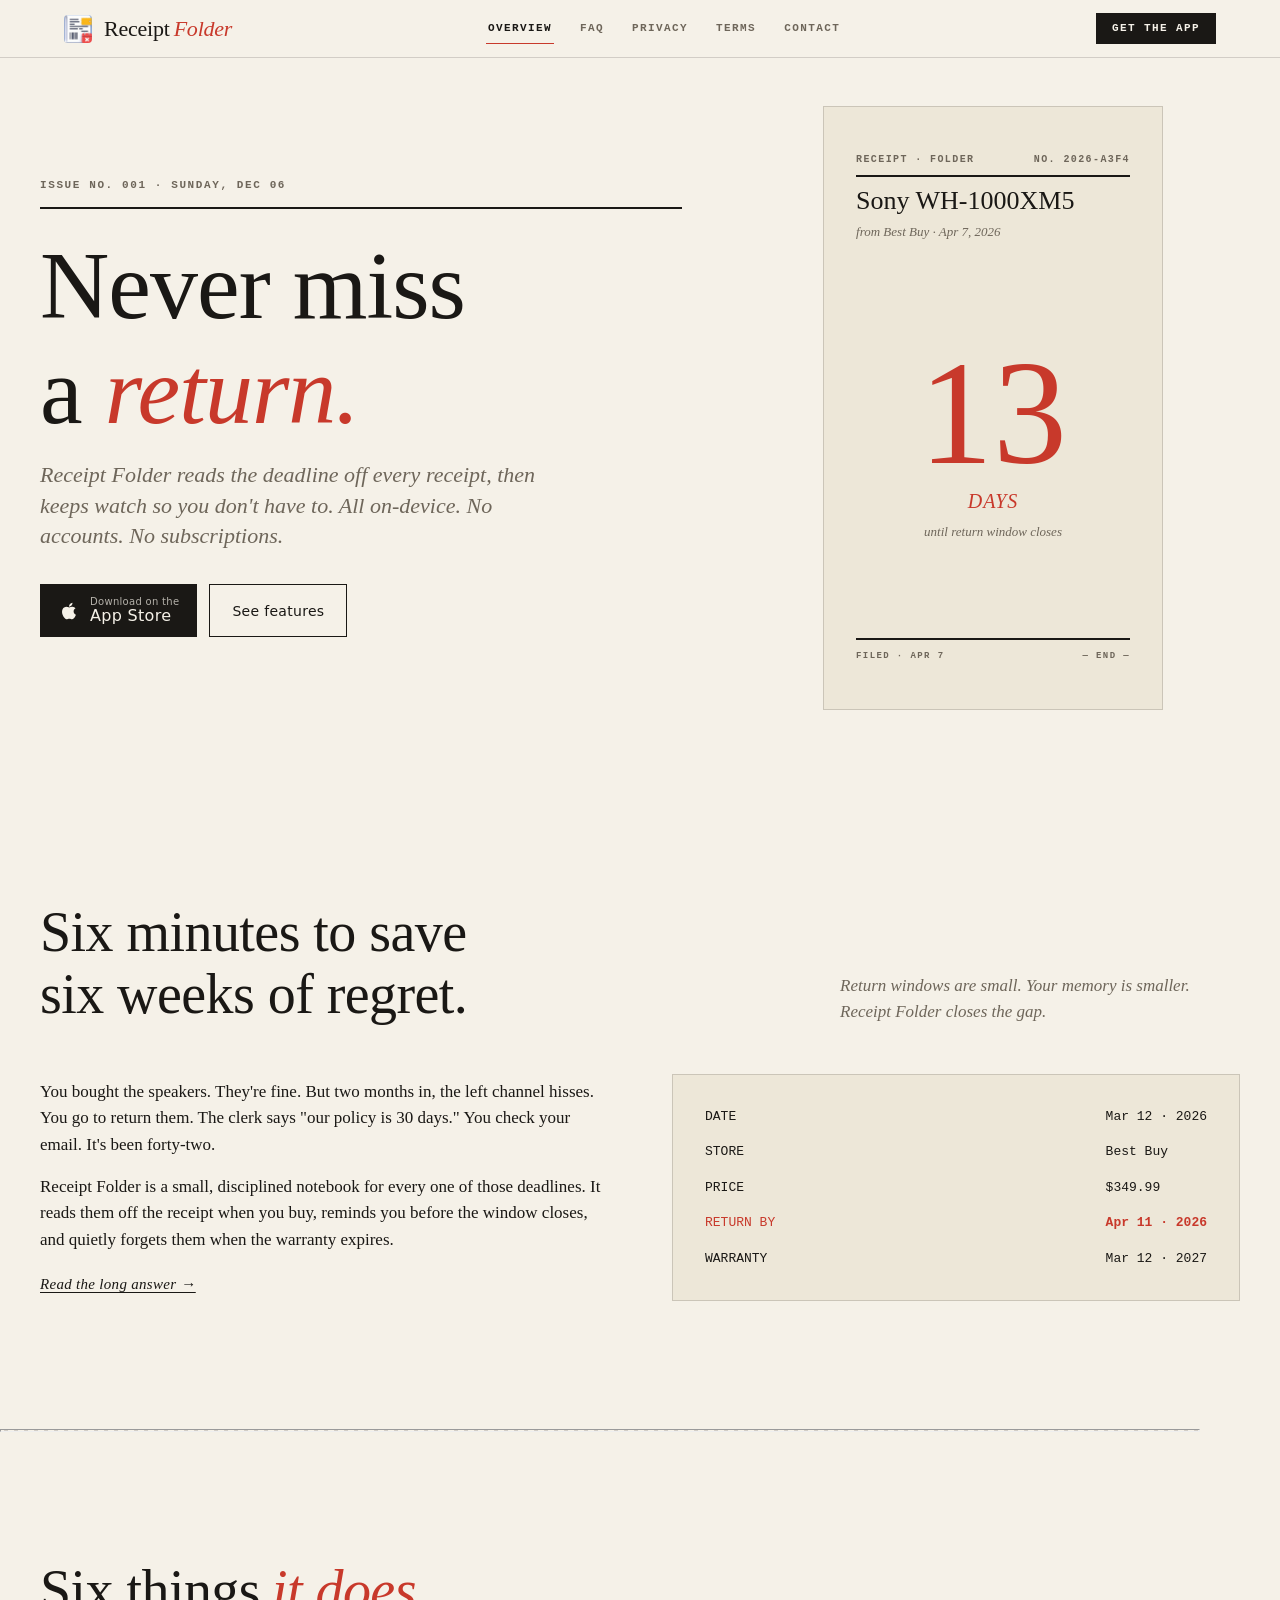
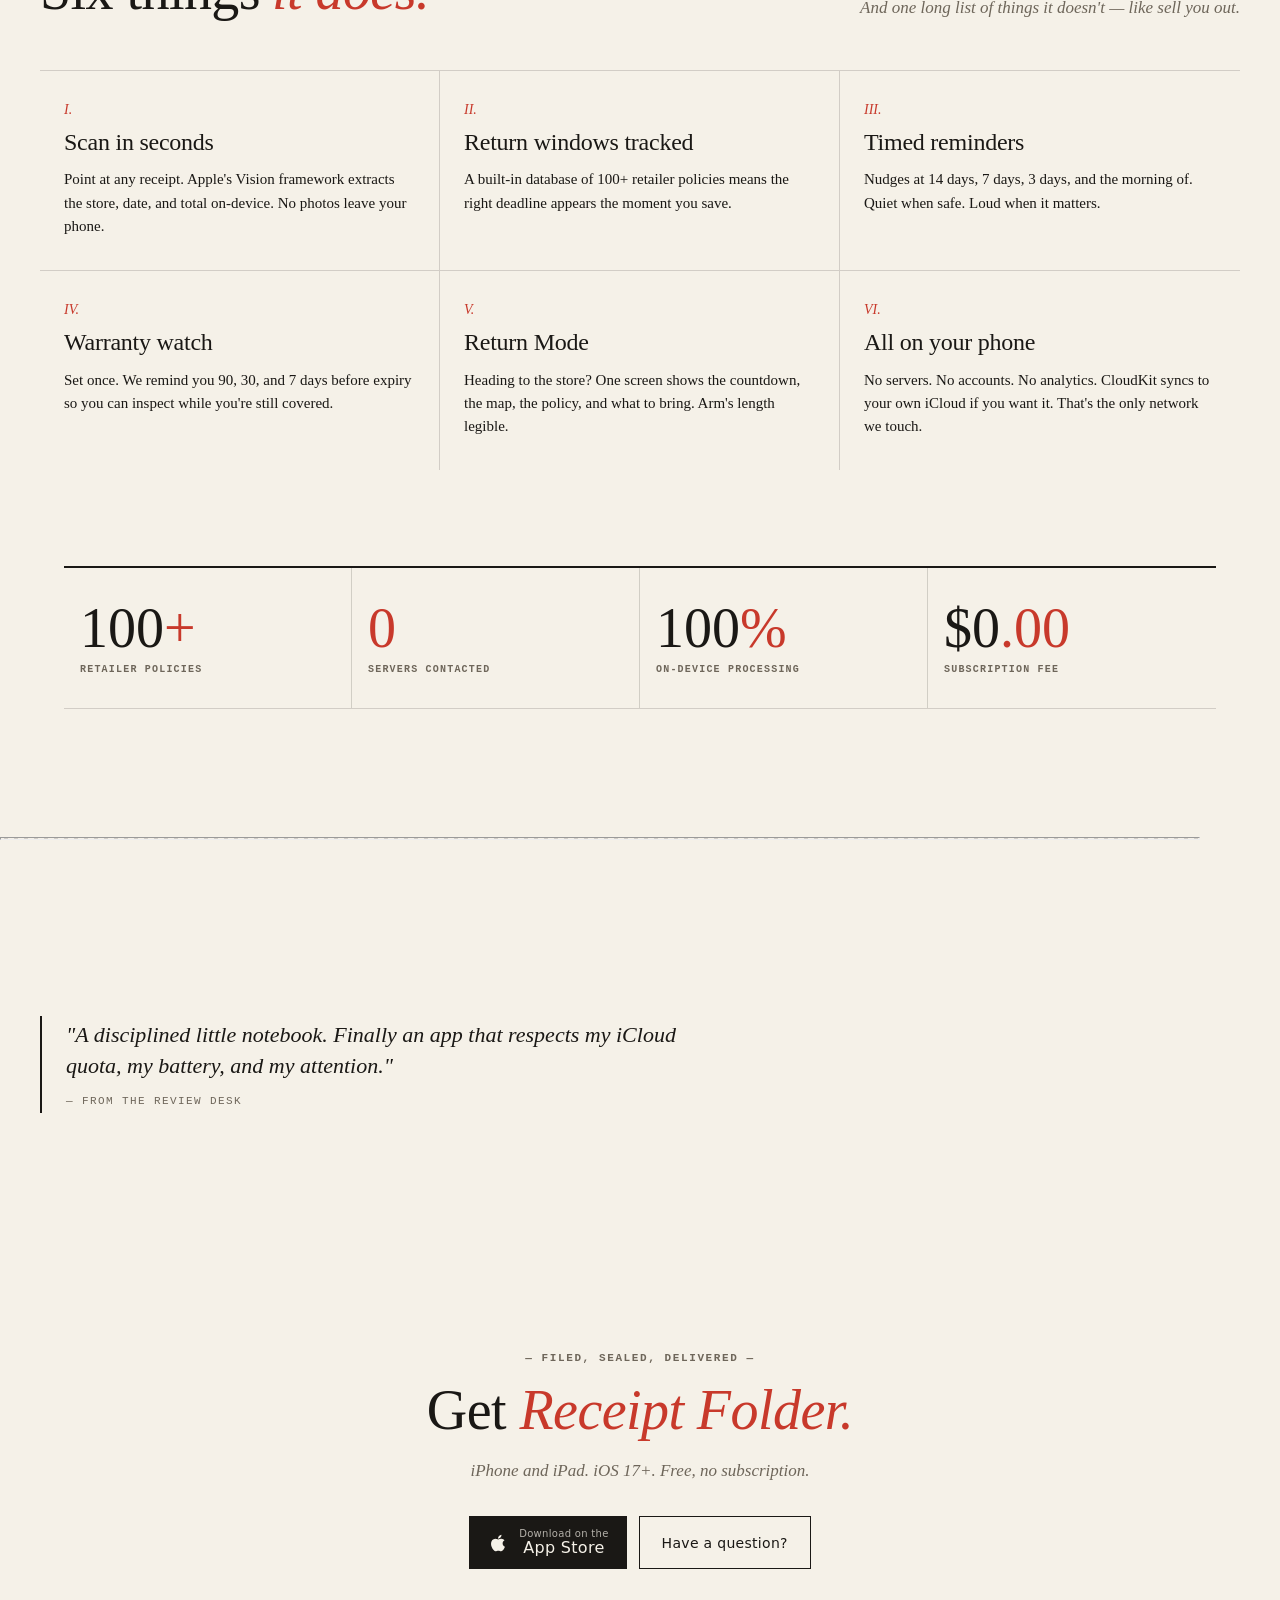
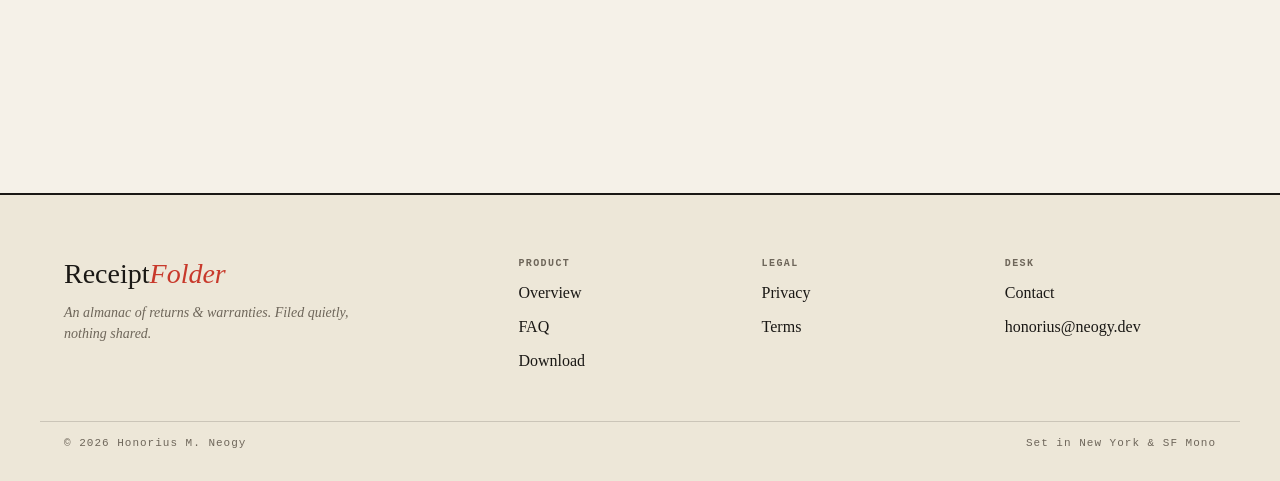
==== site/index.html @ 98f8e938 "Rename Site/ -> site/ for Cloudflare Pages compatibility Cloudflare Pages normalizes the build-outpu" ====
<!DOCTYPE html>
<html lang="en">
<head>
  <meta charset="UTF-8">
  <meta name="viewport" content="width=device-width, initial-scale=1.0">
  <title>Receipt Folder — Never miss a return. Ever.</title>
  <meta name="description" content="An almanac of your returns & warranties. Receipt Folder scans receipts, tracks every deadline, and keeps it all on-device. No servers, no accounts, no subscriptions.">
  <meta name="theme-color" content="#F5F1E8">
  <meta property="og:title" content="Receipt Folder — Never miss a return. Ever.">
  <meta property="og:description" content="An almanac of your returns & warranties. All on-device.">
  <meta property="og:type" content="website">
  <meta property="og:image" content="assets/logo@2x.png">
  <link rel="icon" href="assets/logo.png" type="image/png">
  <link rel="apple-touch-icon" href="assets/logo@2x.png">
  <link rel="stylesheet" href="css/style.css">
</head>
<body>

  <!-- ====================  NAV  ==================== -->
  <nav class="nav" aria-label="Primary">
    <div class="nav__inner">
      <a href="index.html" class="nav__brand">
        <img src="assets/logo.png" alt="" aria-hidden="true">
        <span>Receipt<em>Folder</em></span>
      </a>
      <button class="nav__toggle" aria-label="Toggle menu" aria-expanded="false">☰</button>
      <div class="nav__links" id="navLinks">
        <a href="index.html">Overview</a>
        <a href="faq.html">FAQ</a>
        <a href="privacy.html">Privacy</a>
        <a href="terms.html">Terms</a>
        <a href="contact.html">Contact</a>
      </div>
      <a href="#download" class="nav__cta">Get the app</a>
    </div>
  </nav>

  <main>

    <!-- ====================  HERO  ==================== -->
    <section class="hero container">
      <div class="hero__grid">
        <div class="hero__copy">
          <div class="eyebrow">Issue No. 001 · <span class="mono" id="todaysDate"></span></div>
          <hr class="rule" style="margin: var(--s-4) 0 var(--s-5);">
          <h1>Never miss<br>a <em style="font-style: italic; color: var(--signal);">return.</em></h1>
          <p class="hero__lead">
            Receipt Folder reads the deadline off every receipt, then keeps watch so you don't have to.
            All on-device. No accounts. No subscriptions.
          </p>
          <div class="hero__ctas">
            <a href="#download" class="app-store">
              <svg class="app-store__svg" viewBox="0 0 24 24" fill="currentColor" aria-hidden="true">
                <path d="M17.05 20.28c-.98.95-2.05.88-3.08.41-1.09-.47-2.09-.48-3.24 0-1.44.62-2.2.44-3.06-.41C2.79 15.25 3.51 7.59 9.05 7.31c1.35.07 2.29.74 3.08.78 1.18-.24 2.31-.93 3.57-.84 1.51.12 2.65.72 3.4 1.8-3.12 1.87-2.38 5.98.48 7.13-.57 1.5-1.31 2.99-2.53 4.1zM12.03 7.25c-.15-2.23 1.66-4.07 3.74-4.25.29 2.58-2.34 4.5-3.74 4.25z"/>
              </svg>
              <span class="app-store__text">
                <small>Download on the</small>
                <strong>App Store</strong>
              </span>
            </a>
            <a href="#features" class="btn btn--secondary">See features</a>
          </div>
        </div>

        <!-- Interactive countdown card — mirrors the app's signature hero -->
        <div class="hero__preview">
          <div class="countdown-card" data-countdown>
            <div class="countdown-card__head">
              <span>Receipt · Folder</span>
              <span>No. 2026-A3F4</span>
            </div>
            <div class="countdown-card__rule"></div>
            <div class="countdown-card__name">Sony WH-1000XM5</div>
            <div class="countdown-card__meta">from Best Buy · Apr 7, 2026</div>
            <div class="countdown-card__days">
              <div class="num" data-days>14</div>
              <div class="unit">DAYS</div>
              <div class="countdown-card__caption">until return window closes</div>
            </div>
            <div class="countdown-card__footer">
              <span>FILED · APR 7</span>
              <span>— END —</span>
            </div>
          </div>
        </div>
      </div>
    </section>

    <!-- ====================  NARRATIVE  ==================== -->
    <section class="section container">
      <div class="section__head reveal">
        <h2 class="section__title">Six minutes to save<br>six weeks of regret.</h2>
        <p class="section__kicker">Return windows are small. Your memory is smaller. Receipt Folder closes the gap.</p>
      </div>

      <div class="split reveal">
        <div>
          <p>
            You bought the speakers. They're fine. But two months in, the left channel hisses.
            You go to return them. The clerk says "our policy is 30 days." You check your email.
            It's been forty-two.
          </p>
          <p style="margin-top: var(--s-4);">
            Receipt Folder is a small, disciplined notebook for every one of those deadlines.
            It reads them off the receipt when you buy, reminds you before the window closes,
            and quietly forgets them when the warranty expires.
          </p>
          <a href="faq.html" class="btn btn--link" style="display:inline-block; margin-top: var(--s-5);">Read the long answer →</a>
        </div>

        <!-- Ledger-style figure -->
        <div class="split__figure" style="display: grid; grid-template-columns: 1fr auto; gap: var(--s-4); font-family: var(--mono); font-size: 13px; color: var(--ink); text-align: left; align-items: start; aspect-ratio: unset; padding: var(--s-6);">
          <div>DATE</div><div style="font-variant-numeric: tabular-nums;">Mar 12 · 2026</div>
          <div>STORE</div><div>Best Buy</div>
          <div>PRICE</div><div>$349.99</div>
          <div style="color: var(--signal);">RETURN BY</div><div style="color: var(--signal); font-weight: 600;">Apr 11 · 2026</div>
          <div>WARRANTY</div><div>Mar 12 · 2027</div>
        </div>
      </div>
    </section>

    <hr class="perforation container" style="max-width: var(--content-max);">

    <!-- ====================  FEATURES  ==================== -->
    <section class="section container" id="features">
      <div class="section__head reveal">
        <h2 class="section__title">Six things<em>it does.</em></h2>
        <p class="section__kicker">And one long list of things it doesn't — like sell you out.</p>
      </div>

      <div class="features">
        <article class="feature reveal">
          <div class="feature__num">I.</div>
          <h3 class="feature__title">Scan in seconds</h3>
          <p class="feature__body">Point at any receipt. Apple's Vision framework extracts the store, date, and total on-device. No photos leave your phone.</p>
        </article>

        <article class="feature reveal">
          <div class="feature__num">II.</div>
          <h3 class="feature__title">Return windows tracked</h3>
          <p class="feature__body">A built-in database of 100+ retailer policies means the right deadline appears the moment you save.</p>
        </article>

        <article class="feature reveal">
          <div class="feature__num">III.</div>
          <h3 class="feature__title">Timed reminders</h3>
          <p class="feature__body">Nudges at 14 days, 7 days, 3 days, and the morning of. Quiet when safe. Loud when it matters.</p>
        </article>

        <article class="feature reveal">
          <div class="feature__num">IV.</div>
          <h3 class="feature__title">Warranty watch</h3>
          <p class="feature__body">Set once. We remind you 90, 30, and 7 days before expiry so you can inspect while you're still covered.</p>
        </article>

        <article class="feature reveal">
          <div class="feature__num">V.</div>
          <h3 class="feature__title">Return Mode</h3>
          <p class="feature__body">Heading to the store? One screen shows the countdown, the map, the policy, and what to bring. Arm's length legible.</p>
        </article>

        <article class="feature reveal">
          <div class="feature__num">VI.</div>
          <h3 class="feature__title">All on your phone</h3>
          <p class="feature__body">No servers. No accounts. No analytics. CloudKit syncs to your own iCloud if you want it. That's the only network we touch.</p>
        </article>
      </div>
    </section>

    <!-- ====================  LEDGER STATS  ==================== -->
    <section class="container" style="padding-bottom: var(--s-9);">
      <div class="ledger reveal">
        <div class="ledger__cell">
          <div class="ledger__num">100<span class="red">+</span></div>
          <div class="ledger__label">retailer policies</div>
        </div>
        <div class="ledger__cell">
          <div class="ledger__num red">0</div>
          <div class="ledger__label">servers contacted</div>
        </div>
        <div class="ledger__cell">
          <div class="ledger__num">100<span class="red">%</span></div>
          <div class="ledger__label">on-device processing</div>
        </div>
        <div class="ledger__cell">
          <div class="ledger__num">$0<span class="red">.00</span></div>
          <div class="ledger__label">subscription fee</div>
        </div>
      </div>
    </section>

    <hr class="perforation container" style="max-width: var(--content-max);">

    <!-- ====================  PULL QUOTE  ==================== -->
    <section class="container section">
      <blockquote class="pullquote reveal">
        "A disciplined little notebook. Finally an app that respects my iCloud
        quota, my battery, and my attention."
        <cite>— From the review desk</cite>
      </blockquote>
    </section>

    <!-- ====================  CTA  ==================== -->
    <section class="section container" id="download" style="text-align: center;">
      <div class="eyebrow reveal">— Filed, Sealed, Delivered —</div>
      <h2 class="reveal" style="margin-top: var(--s-4);">Get <em style="color: var(--signal); font-style: italic;">Receipt Folder.</em></h2>
      <p class="reveal" style="font-family: var(--serif); font-style: italic; color: var(--mute); margin-top: var(--s-4); max-width: 500px; margin-left: auto; margin-right: auto;">
        iPhone and iPad. iOS 17+. Free, no subscription.
      </p>
      <div class="reveal" style="margin-top: var(--s-6); display: flex; gap: var(--s-3); justify-content: center; flex-wrap: wrap;">
        <a href="#" class="app-store">
          <svg class="app-store__svg" viewBox="0 0 24 24" fill="currentColor" aria-hidden="true">
            <path d="M17.05 20.28c-.98.95-2.05.88-3.08.41-1.09-.47-2.09-.48-3.24 0-1.44.62-2.2.44-3.06-.41C2.79 15.25 3.51 7.59 9.05 7.31c1.35.07 2.29.74 3.08.78 1.18-.24 2.31-.93 3.57-.84 1.51.12 2.65.72 3.4 1.8-3.12 1.87-2.38 5.98.48 7.13-.57 1.5-1.31 2.99-2.53 4.1zM12.03 7.25c-.15-2.23 1.66-4.07 3.74-4.25.29 2.58-2.34 4.5-3.74 4.25z"/>
          </svg>
          <span class="app-store__text"><small>Download on the</small><strong>App Store</strong></span>
        </a>
        <a href="contact.html" class="btn btn--secondary">Have a question?</a>
      </div>
    </section>
  </main>

  <!-- ====================  FOOTER  ==================== -->
  <footer class="footer">
    <div class="footer__grid">
      <div class="footer__col">
        <div class="footer__brand">Receipt<em>Folder</em></div>
        <p class="footer__tag">An almanac of returns &amp; warranties. Filed quietly, nothing shared.</p>
      </div>
      <div class="footer__col">
        <h4>Product</h4>
        <ul>
          <li><a href="index.html">Overview</a></li>
          <li><a href="faq.html">FAQ</a></li>
          <li><a href="#download">Download</a></li>
        </ul>
      </div>
      <div class="footer__col">
        <h4>Legal</h4>
        <ul>
          <li><a href="privacy.html">Privacy</a></li>
          <li><a href="terms.html">Terms</a></li>
        </ul>
      </div>
      <div class="footer__col">
        <h4>Desk</h4>
        <ul>
          <li><a href="contact.html">Contact</a></li>
          <li><a href="mailto:honorius@neogy.dev">honorius@neogy.dev</a></li>
        </ul>
      </div>
    </div>
    <div class="footer__end">
      <span>© 2026 Honorius M. Neogy</span>
      <span>Set in New York &amp; SF Mono</span>
    </div>
  </footer>

  <script>
    // Print today's date in the hero eyebrow.
    const el = document.getElementById('todaysDate');
    if (el) {
      el.textContent = new Intl.DateTimeFormat('en', {
        weekday: 'long', day: '2-digit', month: 'short'
      }).format(new Date()).toUpperCase();
    }
  </script>
  <script src="js/app.js" defer></script>
</body>
</html>
---- site/css/style.css ----
/* ==========================================================================
   Receipt Folder — Editorial Receipt web design language
   Matches the iOS app's aesthetic: cream paper, ink type, serif display,
   signal red, monospace labels, perforation dividers. No gradients, no
   rounded pillow cards, no drop shadows.
   ========================================================================== */

/* ---------- Reset ---------- */
*, *::before, *::after { box-sizing: border-box; margin: 0; padding: 0; }
html { -webkit-text-size-adjust: 100%; scroll-behavior: smooth; }
@media (prefers-reduced-motion: reduce) {
  html { scroll-behavior: auto; }
  *, *::before, *::after {
    animation-duration: 0.01ms !important;
    animation-iteration-count: 1 !important;
    transition-duration: 0.01ms !important;
    scroll-behavior: auto !important;
  }
}
img, svg { max-width: 100%; display: block; }
button { font: inherit; background: none; border: 0; cursor: pointer; color: inherit; }
a { color: inherit; text-decoration: none; }
input, textarea, select { font: inherit; color: inherit; }

/* ---------- Tokens ---------- */
:root {
  /* Palette — identical to the iOS app */
  --paper: #F5F1E8;
  --paper-dim: #EDE7D8;
  --ink: #1A1815;
  --mute: #6E665A;
  --rule: rgba(26, 24, 21, 0.16);
  --signal: #C8392B;
  --signal-soft: #E8C9C4;
  --ember: #B57A2E;
  --ember-soft: #E8D8BD;

  /* Type */
  --serif: ui-serif, "New York", "Charter", "Iowan Old Style", Georgia, "Times New Roman", serif;
  --sans:  -apple-system, BlinkMacSystemFont, "SF Pro Text", "Segoe UI", Roboto, system-ui, sans-serif;
  --mono:  ui-monospace, "SF Mono", Menlo, "Roboto Mono", "Courier New", monospace;

  /* Spacing — 8pt grid */
  --s-1: 4px;  --s-2: 8px;  --s-3: 12px; --s-4: 16px;
  --s-5: 24px; --s-6: 32px; --s-7: 48px; --s-8: 64px;
  --s-9: 96px; --s-10: 128px;

  /* Layout */
  --content-max: 1200px;
  --prose-max: 680px;
}

@media (prefers-color-scheme: dark) {
  :root {
    --paper: #151210;
    --paper-dim: #1E1B18;
    --ink: #EFE8D9;
    --mute: #ACA598;
    --rule: rgba(239, 232, 217, 0.18);
    --signal: #E25A4C;
    --signal-soft: rgba(226, 90, 76, 0.18);
    --ember: #D4A05A;
    --ember-soft: rgba(212, 160, 90, 0.18);
  }
}

/* ---------- Base ---------- */
html, body {
  background: var(--paper);
  color: var(--ink);
  font-family: var(--sans);
  font-size: 16px;
  line-height: 1.5;
  -webkit-font-smoothing: antialiased;
  text-rendering: optimizeLegibility;
}
body { min-height: 100vh; display: flex; flex-direction: column; }
main { flex: 1; }

/* Utility classes */
.container { max-width: var(--content-max); margin: 0 auto; padding: 0 var(--s-5); }
.prose     { max-width: var(--prose-max); margin: 0 auto; padding: 0 var(--s-5); }
.eyebrow   { font: 600 11px/1 var(--mono); letter-spacing: 1.6px; text-transform: uppercase; color: var(--mute); }
.hairline  { height: 0.5px; background: var(--rule); border: 0; }
.rule      { height: 2px; background: var(--ink); border: 0; }
.mono      { font-family: var(--mono); }
.italic    { font-style: italic; }
.red       { color: var(--signal); }

/* Perforation divider — app's signature */
.perforation {
  --dot-size: 3px; --dot-gap: 7px;
  height: var(--dot-size);
  background-image: radial-gradient(circle, var(--rule) 40%, transparent 42%);
  background-size: calc(var(--dot-size) + var(--dot-gap)) var(--dot-size);
  background-repeat: repeat-x;
  margin: var(--s-6) 0;
}

/* Type scale */
h1, h2, h3, h4 { font-family: var(--serif); font-weight: 400; line-height: 1.1; letter-spacing: -0.01em; }
h1 { font-size: clamp(48px, 9vw, 96px); }
h2 { font-size: clamp(32px, 5vw, 56px); }
h3 { font-size: clamp(24px, 3vw, 36px); }
h4 { font-size: 22px; }
p  { font-family: var(--serif); font-size: 17px; line-height: 1.55; color: var(--ink); }
.prose p + p { margin-top: var(--s-4); }
.prose h2, .prose h3 { margin-top: var(--s-7); margin-bottom: var(--s-3); }

/* Focus */
:focus-visible {
  outline: 2px solid var(--signal);
  outline-offset: 3px;
  border-radius: 2px;
}

/* ---------- Navigation (top masthead) ---------- */
.nav {
  position: sticky; top: 0; z-index: 100;
  background: var(--paper);
  border-bottom: 0.5px solid var(--rule);
  backdrop-filter: saturate(1.4);
  -webkit-backdrop-filter: saturate(1.4);
}
.nav__inner {
  display: flex; align-items: center; justify-content: space-between;
  padding: var(--s-3) var(--s-5);
  max-width: var(--content-max); margin: 0 auto;
  gap: var(--s-5);
}
.nav__brand {
  display: flex; align-items: center; gap: var(--s-3);
  font-family: var(--serif); font-size: 22px; letter-spacing: -0.01em;
}
.nav__brand img { width: 28px; height: 28px; border-radius: 4px; }
.nav__brand em { font-style: italic; color: var(--signal); margin-left: 4px; }
.nav__links { display: flex; gap: var(--s-5); }
.nav__links a {
  font: 600 11px/1 var(--mono); letter-spacing: 1.4px; text-transform: uppercase;
  color: var(--mute); padding: 6px 2px; position: relative; transition: color 0.15s;
}
.nav__links a:hover, .nav__links a[aria-current="page"] { color: var(--ink); }
.nav__links a[aria-current="page"]::after {
  content: ""; position: absolute; left: 0; right: 0; bottom: -4px;
  height: 1.5px; background: var(--signal);
}
.nav__cta {
  font: 600 11px/1 var(--mono); letter-spacing: 1.4px; text-transform: uppercase;
  padding: 10px 16px; background: var(--ink); color: var(--paper);
  transition: transform 0.15s;
}
.nav__cta:hover { transform: translateY(-1px); }
.nav__toggle {
  display: none; padding: 8px; font-size: 20px;
}
@media (max-width: 720px) {
  .nav__links { display: none; }
  .nav__links--open {
    display: flex; flex-direction: column; gap: var(--s-4);
    position: absolute; inset: 100% 0 auto 0;
    background: var(--paper); border-bottom: 0.5px solid var(--rule);
    padding: var(--s-5);
  }
  .nav__toggle { display: block; }
  .nav__cta { display: none; }
}

/* ---------- Masthead (page header) ---------- */
.masthead {
  padding: var(--s-7) 0 var(--s-6);
}
.masthead__meta {
  display: flex; justify-content: space-between; align-items: baseline;
  margin-bottom: var(--s-3);
}
.masthead__title {
  display: flex; flex-wrap: wrap; align-items: baseline; gap: 12px;
  font-size: clamp(56px, 10vw, 128px);
  margin-top: var(--s-4);
}
.masthead__title em { font-style: italic; color: var(--signal); }
.masthead__dek {
  font-family: var(--serif); font-style: italic; font-size: 18px;
  color: var(--mute); margin-top: var(--s-3); max-width: 640px;
}

/* ---------- Hero (landing page) ---------- */
.hero { padding: var(--s-7) 0 var(--s-9); }
.hero__grid {
  display: grid; grid-template-columns: 1.3fr 1fr; gap: var(--s-8);
  align-items: center;
}
@media (max-width: 900px) {
  .hero__grid { grid-template-columns: 1fr; gap: var(--s-7); }
}
.hero__copy h1 { margin-top: var(--s-3); }
.hero__lead {
  font-family: var(--serif); font-style: italic; font-size: 22px;
  color: var(--mute); margin-top: var(--s-4); max-width: 520px; line-height: 1.4;
}
.hero__ctas {
  display: flex; gap: var(--s-3); margin-top: var(--s-6); flex-wrap: wrap;
}

/* Countdown mockup */
.countdown-card {
  position: relative;
  background: var(--paper-dim);
  border: 0.75px solid var(--rule);
  padding: var(--s-7) var(--s-6);
  aspect-ratio: 9 / 16; max-width: 340px; margin: 0 auto;
  display: flex; flex-direction: column;
}
.countdown-card__head {
  display: flex; justify-content: space-between; font: 600 10px/1 var(--mono);
  letter-spacing: 1.4px; text-transform: uppercase; color: var(--mute);
}
.countdown-card__rule { height: 2px; background: var(--ink); margin: 10px 0; }
.countdown-card__name {
  font-family: var(--serif); font-size: 26px; line-height: 1.1; color: var(--ink);
}
.countdown-card__meta {
  font-family: var(--serif); font-size: 13px; font-style: italic; color: var(--mute);
  margin-top: 6px;
}
.countdown-card__days {
  flex: 1; display: flex; flex-direction: column; justify-content: center; align-items: center;
  margin: var(--s-5) 0;
}
.countdown-card__days .num {
  font-family: var(--serif); font-size: clamp(96px, 22vw, 148px); line-height: 1;
  color: var(--signal);
  font-variant-numeric: tabular-nums;
}
.countdown-card__days .unit {
  font: italic 400 20px/1 var(--serif); color: var(--signal); margin-top: 4px;
  letter-spacing: 0.05em;
}
.countdown-card__caption {
  font: italic 400 13px/1.4 var(--serif); color: var(--mute); text-align: center;
  margin-top: var(--s-3);
}
.countdown-card__footer {
  display: flex; justify-content: space-between;
  font: 600 9px/1 var(--mono); letter-spacing: 1.4px; text-transform: uppercase;
  color: var(--mute); margin-top: auto;
  padding-top: var(--s-3); border-top: 2px solid var(--ink);
}

/* ---------- Buttons ---------- */
.btn {
  display: inline-flex; align-items: center; gap: 8px;
  padding: 14px 22px;
  font: 500 14px/1 var(--sans); letter-spacing: 0.3px;
  transition: transform 0.12s, background 0.15s;
  white-space: nowrap;
}
.btn--primary   { background: var(--ink); color: var(--paper); }
.btn--primary:hover { transform: translateY(-1px); }
.btn--secondary { color: var(--ink); border: 1px solid var(--ink); }
.btn--secondary:hover { background: var(--ink); color: var(--paper); }
.btn--link {
  padding: 0; font-family: var(--serif); font-style: italic; font-size: 15px;
  text-decoration: underline; text-underline-offset: 3px;
}

/* ---------- Sections ---------- */
.section { padding: var(--s-9) 0; }
.section__head {
  display: flex; justify-content: space-between; align-items: flex-end;
  flex-wrap: wrap; gap: var(--s-4);
  margin-bottom: var(--s-7);
}
.section__title {
  display: flex; align-items: baseline; gap: 12px; flex-wrap: wrap;
}
.section__title em { font-style: italic; color: var(--signal); }
.section__kicker { font-family: var(--serif); font-style: italic; color: var(--mute); max-width: 400px; }

/* ---------- Feature grid ---------- */
.features { display: grid; grid-template-columns: repeat(3, 1fr); gap: 0; }
@media (max-width: 900px) { .features { grid-template-columns: repeat(2, 1fr); } }
@media (max-width: 560px) { .features { grid-template-columns: 1fr; } }

.feature {
  padding: var(--s-6) var(--s-5);
  border-top: 0.5px solid var(--rule);
  border-right: 0.5px solid var(--rule);
  position: relative; overflow: hidden;
  transition: background 0.3s ease;
}
.feature:nth-child(3n) { border-right: 0; }
@media (max-width: 900px) {
  .feature:nth-child(3n) { border-right: 0.5px solid var(--rule); }
  .feature:nth-child(2n) { border-right: 0; }
}
@media (max-width: 560px) {
  .feature { border-right: 0 !important; }
}
.feature__num {
  font: 400 14px/1 var(--serif); font-style: italic; color: var(--signal);
  margin-bottom: var(--s-3);
}
.feature__title {
  font-family: var(--serif); font-size: 24px; line-height: 1.15; margin-bottom: var(--s-3);
}
.feature__body {
  font-size: 15px; color: var(--ink); line-height: 1.55;
}
.feature:hover { background: var(--paper-dim); }

/* ---------- Split / narrative row ---------- */
.split {
  display: grid; grid-template-columns: 1fr 1fr; gap: var(--s-8);
  align-items: center;
}
@media (max-width: 900px) { .split { grid-template-columns: 1fr; gap: var(--s-6); } }
.split__figure {
  background: var(--paper-dim); padding: var(--s-6);
  border: 0.5px solid var(--rule);
  aspect-ratio: 1; display: flex; align-items: center; justify-content: center;
  font-family: var(--serif); font-size: 20px; color: var(--mute);
}

/* ---------- Table of ledger stats ---------- */
.ledger { display: grid; grid-template-columns: repeat(4, 1fr); border-top: 2px solid var(--ink); border-bottom: 0.5px solid var(--rule); }
@media (max-width: 700px) { .ledger { grid-template-columns: repeat(2, 1fr); } }
.ledger__cell {
  padding: var(--s-6) var(--s-4);
  border-right: 0.5px solid var(--rule);
}
.ledger__cell:last-child { border-right: 0; }
@media (max-width: 700px) { .ledger__cell:nth-child(2n) { border-right: 0; } }
.ledger__num {
  font-family: var(--serif); font-size: clamp(36px, 6vw, 56px); line-height: 1;
  margin-bottom: 8px; font-variant-numeric: tabular-nums;
}
.ledger__num.red { color: var(--signal); }
.ledger__label { font: 600 10px/1.2 var(--mono); letter-spacing: 1.2px; text-transform: uppercase; color: var(--mute); }

/* ---------- FAQ accordion ---------- */
.faq { border-top: 2px solid var(--ink); }
.faq__item { border-bottom: 0.5px solid var(--rule); }
.faq__btn {
  display: flex; justify-content: space-between; align-items: center; gap: var(--s-4);
  width: 100%; padding: var(--s-5) 0; text-align: left;
  font-family: var(--serif); font-size: 20px; line-height: 1.3;
  transition: color 0.15s;
}
.faq__btn:hover { color: var(--signal); }
.faq__indicator {
  font-family: var(--mono); font-size: 20px; color: var(--mute);
  transition: transform 0.25s;
  flex-shrink: 0;
}
.faq__item[open] .faq__indicator { transform: rotate(45deg); color: var(--signal); }
.faq__answer {
  padding-bottom: var(--s-5); max-width: 620px;
  font-family: var(--serif); font-size: 16px; line-height: 1.6; color: var(--ink);
}
.faq__answer p + p { margin-top: var(--s-3); }
/* hide the default <details> marker */
summary { list-style: none; }
summary::-webkit-details-marker { display: none; }

/* ---------- Block quote ---------- */
.pullquote {
  border-left: 2px solid var(--ink);
  padding: 4px 0 4px var(--s-5);
  font-family: var(--serif); font-style: italic; font-size: 22px;
  line-height: 1.4; color: var(--ink);
  max-width: 680px; margin: var(--s-7) 0;
}
.pullquote cite {
  display: block; font-family: var(--mono); font-style: normal; font-size: 11px;
  letter-spacing: 1.4px; text-transform: uppercase; color: var(--mute); margin-top: var(--s-3);
}

/* ---------- Contact form ---------- */
.form { display: flex; flex-direction: column; gap: var(--s-5); max-width: 560px; }
.field { display: flex; flex-direction: column; gap: 6px; }
.field label {
  font: 600 10px/1 var(--mono); letter-spacing: 1.4px; text-transform: uppercase; color: var(--mute);
}
.field input, .field textarea, .field select {
  font-family: var(--serif); font-size: 17px;
  background: transparent; color: var(--ink);
  border: 0; border-bottom: 1px solid var(--ink);
  padding: 8px 0;
  transition: border-color 0.15s;
}
.field textarea { min-height: 120px; resize: vertical; font-style: italic; }
.field input:focus, .field textarea:focus, .field select:focus {
  outline: none; border-color: var(--signal);
}
.form__actions { display: flex; gap: var(--s-4); align-items: center; }

/* ---------- Footer ---------- */
.footer {
  background: var(--paper-dim);
  border-top: 2px solid var(--ink);
  padding: var(--s-8) 0 var(--s-6);
  margin-top: var(--s-10);
}
.footer__grid {
  display: grid;
  grid-template-columns: 2fr 1fr 1fr 1fr;
  gap: var(--s-6);
  max-width: var(--content-max); margin: 0 auto; padding: 0 var(--s-5);
}
@media (max-width: 760px) { .footer__grid { grid-template-columns: 1fr 1fr; gap: var(--s-5); } }
@media (max-width: 420px) { .footer__grid { grid-template-columns: 1fr; } }
.footer__col h4 {
  font: 600 10px/1 var(--mono); letter-spacing: 1.4px; text-transform: uppercase;
  color: var(--mute); margin-bottom: var(--s-3);
}
.footer__col ul { list-style: none; display: flex; flex-direction: column; gap: 10px; }
.footer__col a {
  font-family: var(--serif); font-size: 16px; color: var(--ink);
  transition: color 0.12s;
}
.footer__col a:hover { color: var(--signal); text-decoration: underline; text-underline-offset: 3px; }
.footer__brand { font-family: var(--serif); font-size: 28px; line-height: 1.1; }
.footer__brand em { font-style: italic; color: var(--signal); }
.footer__tag {
  font-family: var(--serif); font-style: italic; font-size: 14px; color: var(--mute);
  margin-top: var(--s-3); max-width: 300px;
}
.footer__end {
  display: flex; justify-content: space-between; align-items: center;
  max-width: var(--content-max); margin: var(--s-7) auto 0; padding: var(--s-4) var(--s-5) 0;
  border-top: 0.5px solid var(--rule);
  font: 400 11px/1 var(--mono); letter-spacing: 1px; color: var(--mute);
}
@media (max-width: 520px) { .footer__end { flex-direction: column; gap: var(--s-3); align-items: flex-start; } }

/* ---------- Reveal-on-scroll animation ---------- */
.reveal { opacity: 0; transform: translateY(14px); transition: opacity 0.7s ease, transform 0.7s ease; }
.reveal.is-visible { opacity: 1; transform: none; }
@media (prefers-reduced-motion: reduce) { .reveal { opacity: 1; transform: none; } }

/* ---------- Hidden helper ---------- */
.sr-only {
  position: absolute; width: 1px; height: 1px; overflow: hidden;
  clip: rect(0 0 0 0); white-space: nowrap;
}

/* ---------- App Store badge placeholder ---------- */
.app-store {
  display: inline-flex; align-items: center; gap: 10px;
  padding: 12px 18px; background: var(--ink); color: var(--paper);
  transition: transform 0.15s;
}
.app-store:hover { transform: translateY(-1px); }
.app-store__svg { width: 22px; height: 22px; }
.app-store__text { display: flex; flex-direction: column; line-height: 1.1; }
.app-store__text small { font-size: 10px; opacity: 0.7; letter-spacing: 0.3px; }
.app-store__text strong { font-size: 16px; font-weight: 500; letter-spacing: 0.3px; }
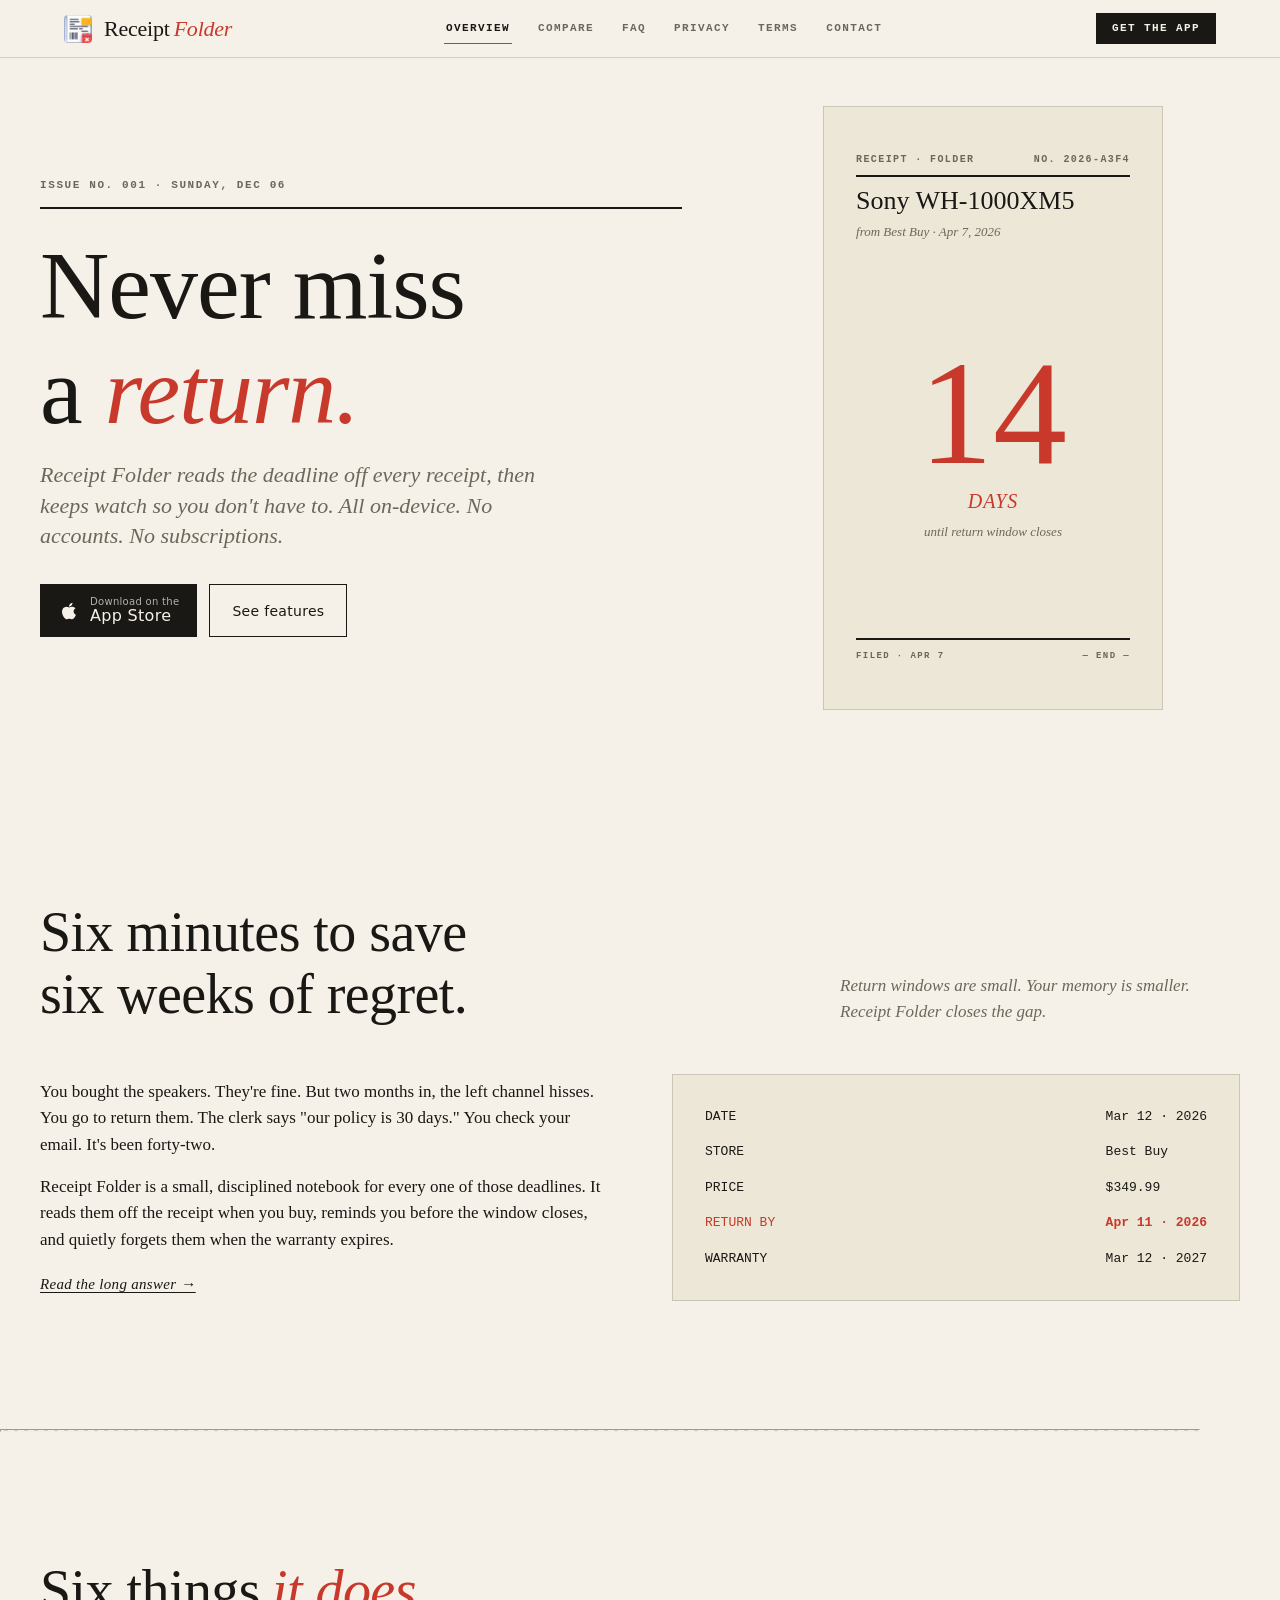
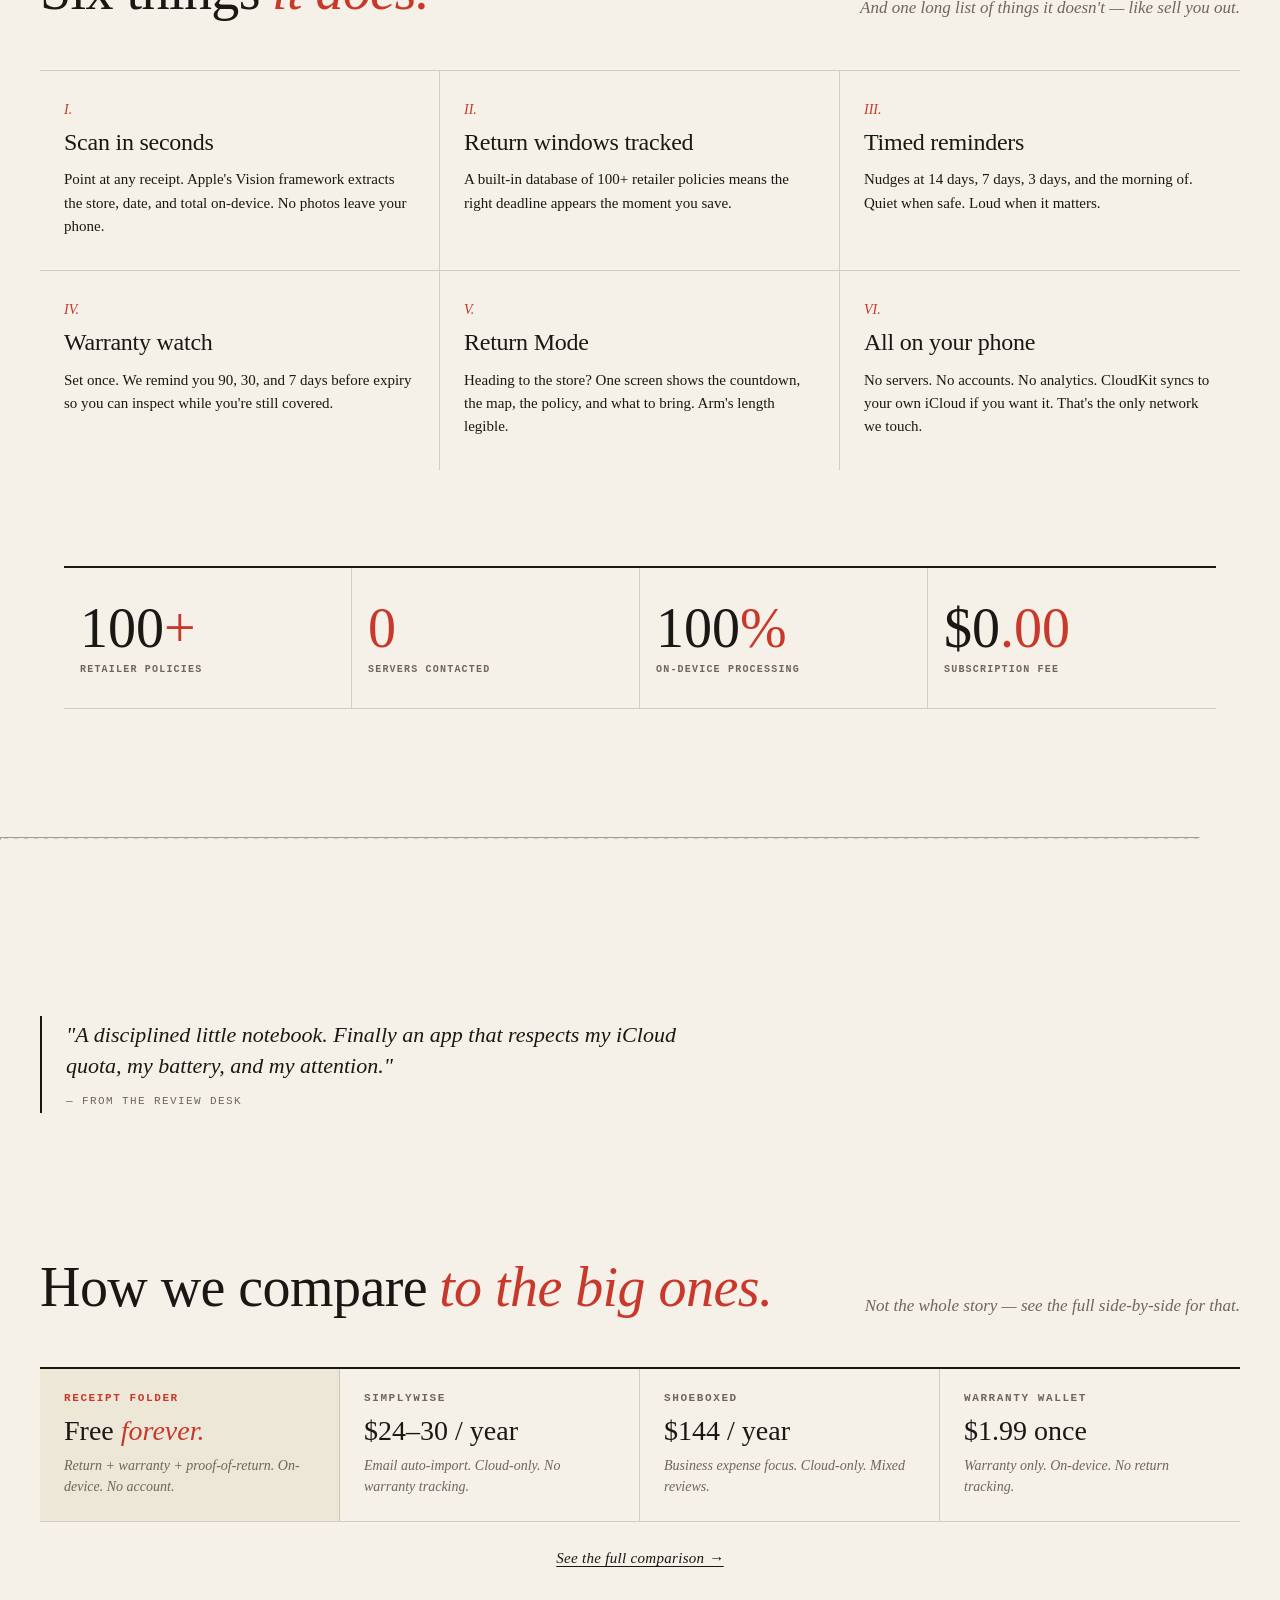
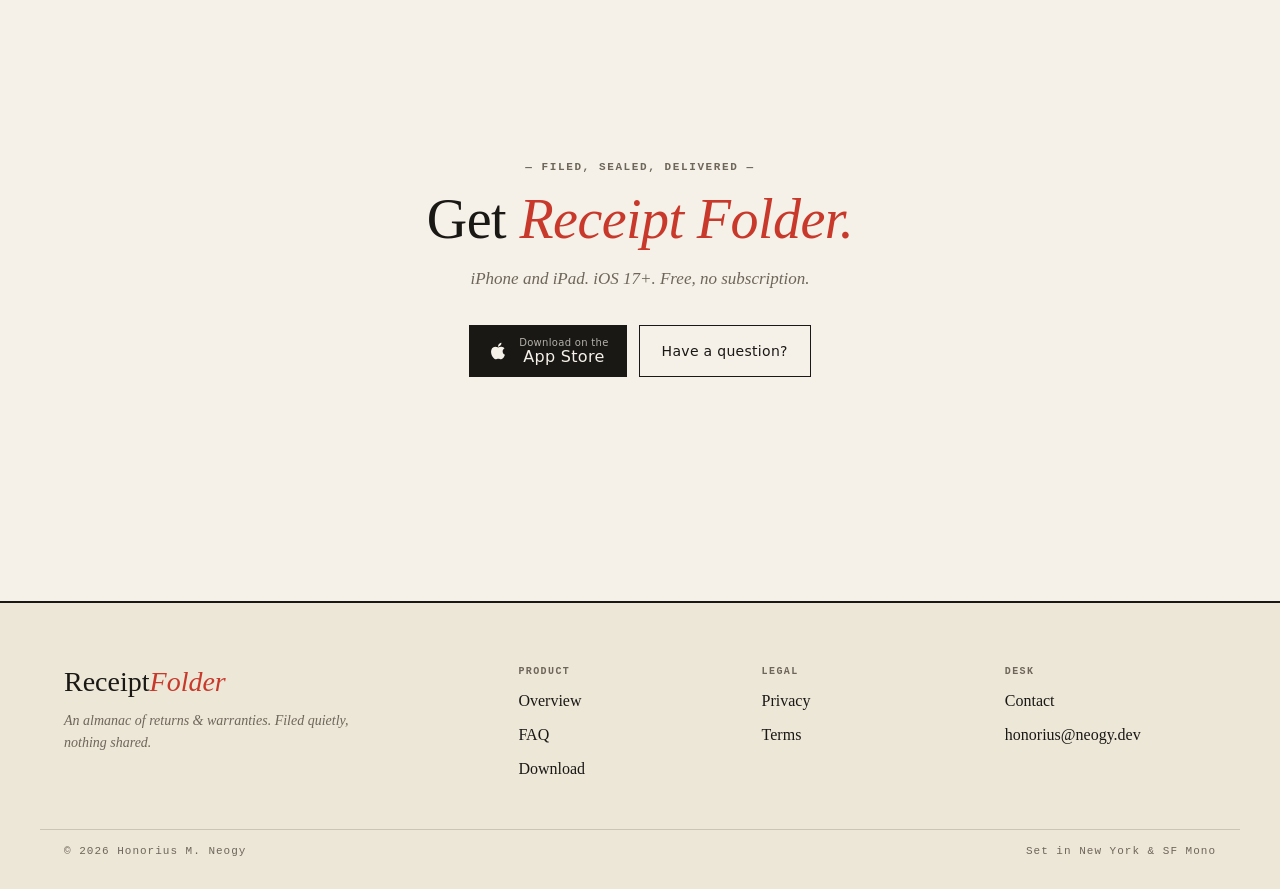
==== commit 92252098: "W4: ASO — compare page, listing copy, nav wiring site/compare.html: honest side-by-side against Simp" ====
--- a/site/index.html
+++ b/site/index.html
@@ -26,6 +26,7 @@
       <button class="nav__toggle" aria-label="Toggle menu" aria-expanded="false">☰</button>
       <div class="nav__links" id="navLinks">
         <a href="index.html">Overview</a>
+        <a href="compare.html">Compare</a>
         <a href="faq.html">FAQ</a>
         <a href="privacy.html">Privacy</a>
         <a href="terms.html">Terms</a>
@@ -200,6 +201,41 @@
       </blockquote>
     </section>
 
+    <!-- ====================  MINI COMPARISON  ==================== -->
+    <section class="container section" style="padding-top: 0;">
+      <div class="section__head reveal">
+        <h2 class="section__title">How we compare <em>to the big ones.</em></h2>
+        <p class="section__kicker">Not the whole story — see the full side-by-side for that.</p>
+      </div>
+
+      <div class="reveal" style="display: grid; grid-template-columns: repeat(auto-fit, minmax(220px, 1fr)); gap: 0; border-top: 2px solid var(--ink); border-bottom: 0.5px solid var(--rule);">
+        <div style="padding: var(--s-5); border-right: 0.5px solid var(--rule); background: var(--paper-dim);">
+          <div class="eyebrow" style="color: var(--signal);">Receipt Folder</div>
+          <div style="font-family: var(--serif); font-size: 28px; line-height: 1.1; margin-top: var(--s-3);">Free <em style="color: var(--signal); font-style: italic;">forever.</em></div>
+          <div style="font-family: var(--serif); font-style: italic; color: var(--mute); font-size: 14px; margin-top: var(--s-2);">Return + warranty + proof-of-return. On-device. No account.</div>
+        </div>
+        <div style="padding: var(--s-5); border-right: 0.5px solid var(--rule);">
+          <div class="eyebrow">SimplyWise</div>
+          <div style="font-family: var(--serif); font-size: 28px; line-height: 1.1; margin-top: var(--s-3);">$24–30 / year</div>
+          <div style="font-family: var(--serif); font-style: italic; color: var(--mute); font-size: 14px; margin-top: var(--s-2);">Email auto-import. Cloud-only. No warranty tracking.</div>
+        </div>
+        <div style="padding: var(--s-5); border-right: 0.5px solid var(--rule);">
+          <div class="eyebrow">Shoeboxed</div>
+          <div style="font-family: var(--serif); font-size: 28px; line-height: 1.1; margin-top: var(--s-3);">$144 / year</div>
+          <div style="font-family: var(--serif); font-style: italic; color: var(--mute); font-size: 14px; margin-top: var(--s-2);">Business expense focus. Cloud-only. Mixed reviews.</div>
+        </div>
+        <div style="padding: var(--s-5);">
+          <div class="eyebrow">Warranty Wallet</div>
+          <div style="font-family: var(--serif); font-size: 28px; line-height: 1.1; margin-top: var(--s-3);">$1.99 once</div>
+          <div style="font-family: var(--serif); font-style: italic; color: var(--mute); font-size: 14px; margin-top: var(--s-2);">Warranty only. On-device. No return tracking.</div>
+        </div>
+      </div>
+
+      <div class="reveal" style="margin-top: var(--s-5); text-align: center;">
+        <a href="compare.html" class="btn btn--link">See the full comparison →</a>
+      </div>
+    </section>
+
     <!-- ====================  CTA  ==================== -->
     <section class="section container" id="download" style="text-align: center;">
       <div class="eyebrow reveal">— Filed, Sealed, Delivered —</div>
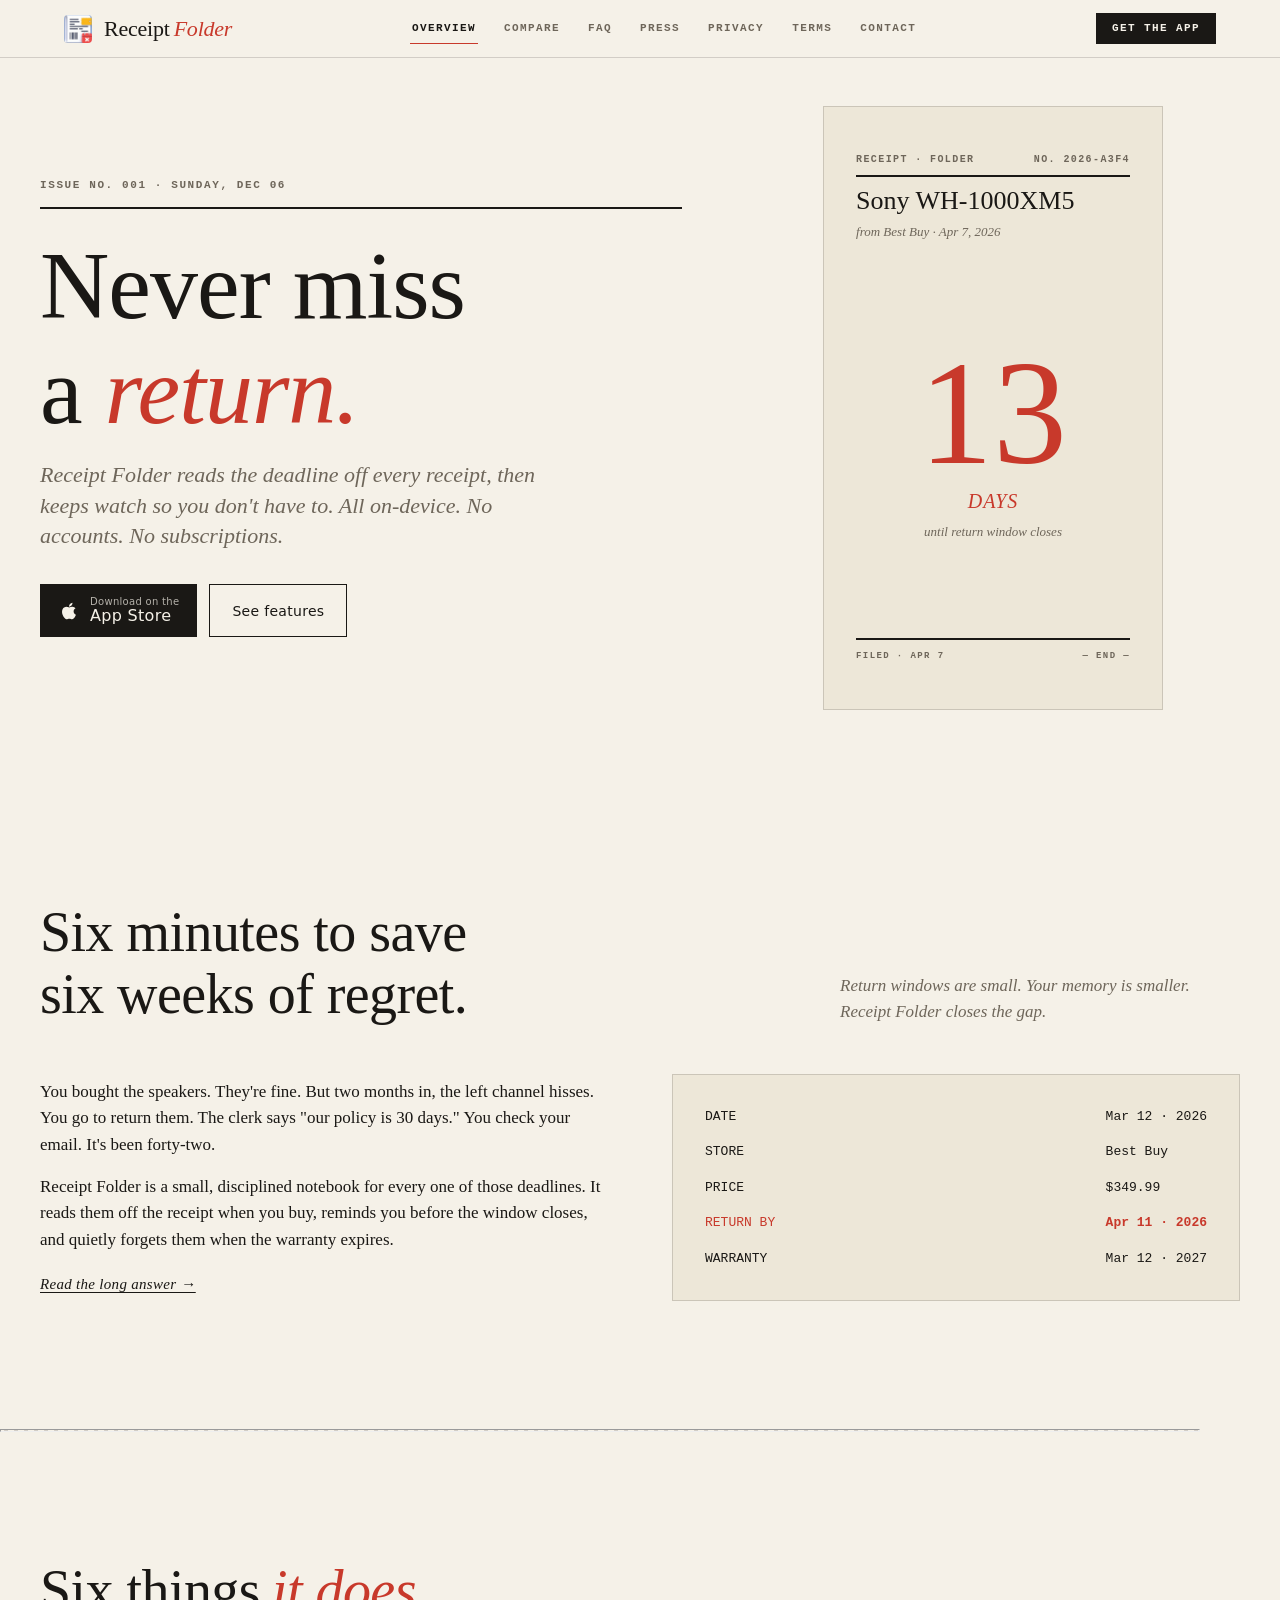
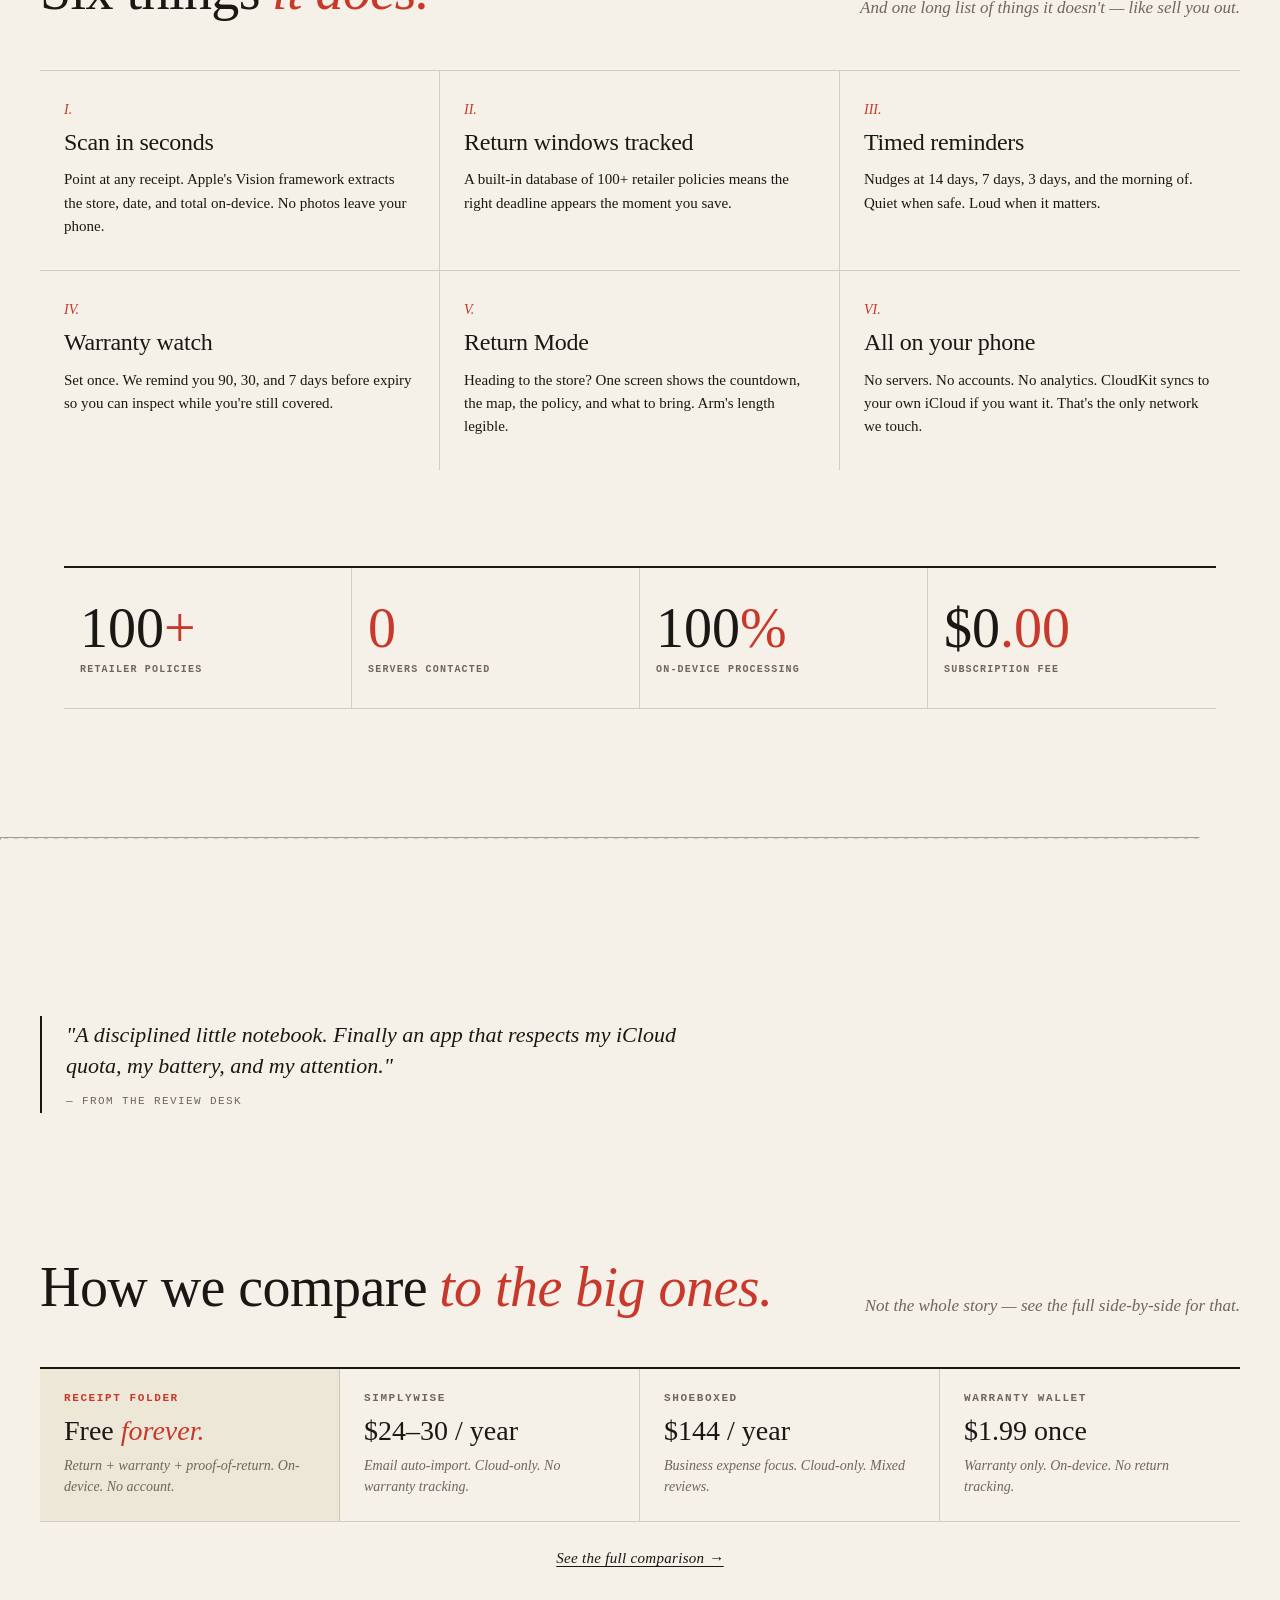
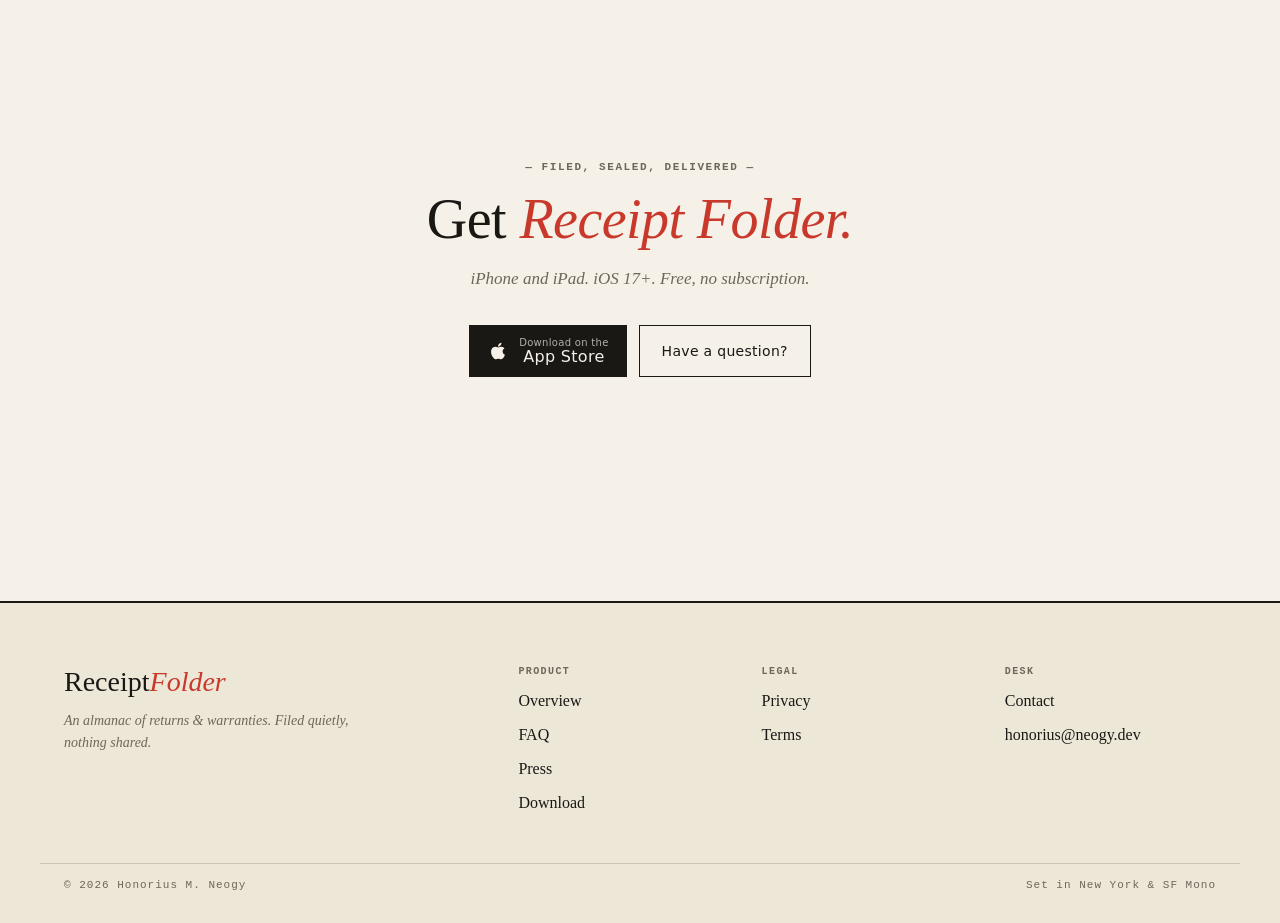
==== commit a13131c6: "W12: launch — press kit page + in-app release notes Final week of the 12-week 5-star roadmap. Ships " ====
--- a/site/index.html
+++ b/site/index.html
@@ -28,6 +28,7 @@
         <a href="index.html">Overview</a>
         <a href="compare.html">Compare</a>
         <a href="faq.html">FAQ</a>
+        <a href="press.html">Press</a>
         <a href="privacy.html">Privacy</a>
         <a href="terms.html">Terms</a>
         <a href="contact.html">Contact</a>
@@ -267,6 +268,7 @@
         <ul>
           <li><a href="index.html">Overview</a></li>
           <li><a href="faq.html">FAQ</a></li>
+          <li><a href="press.html">Press</a></li>
           <li><a href="#download">Download</a></li>
         </ul>
       </div>
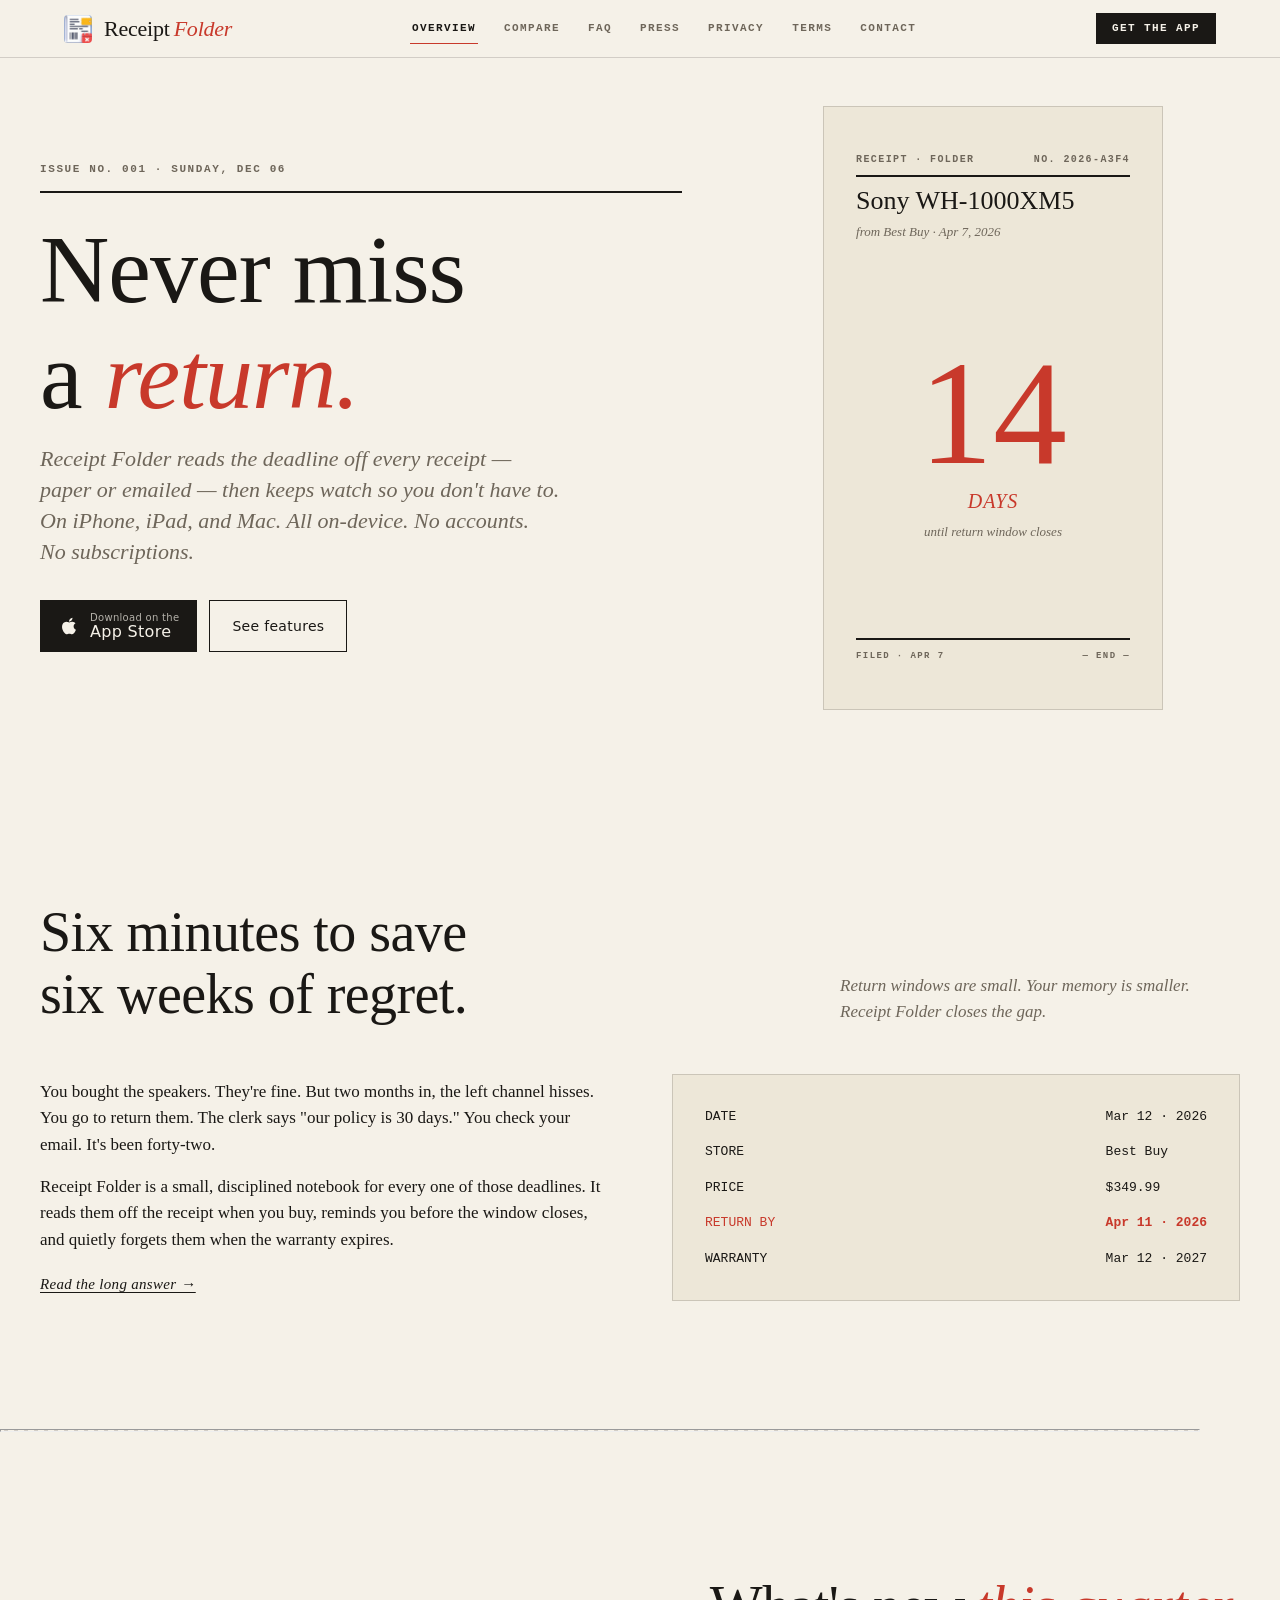
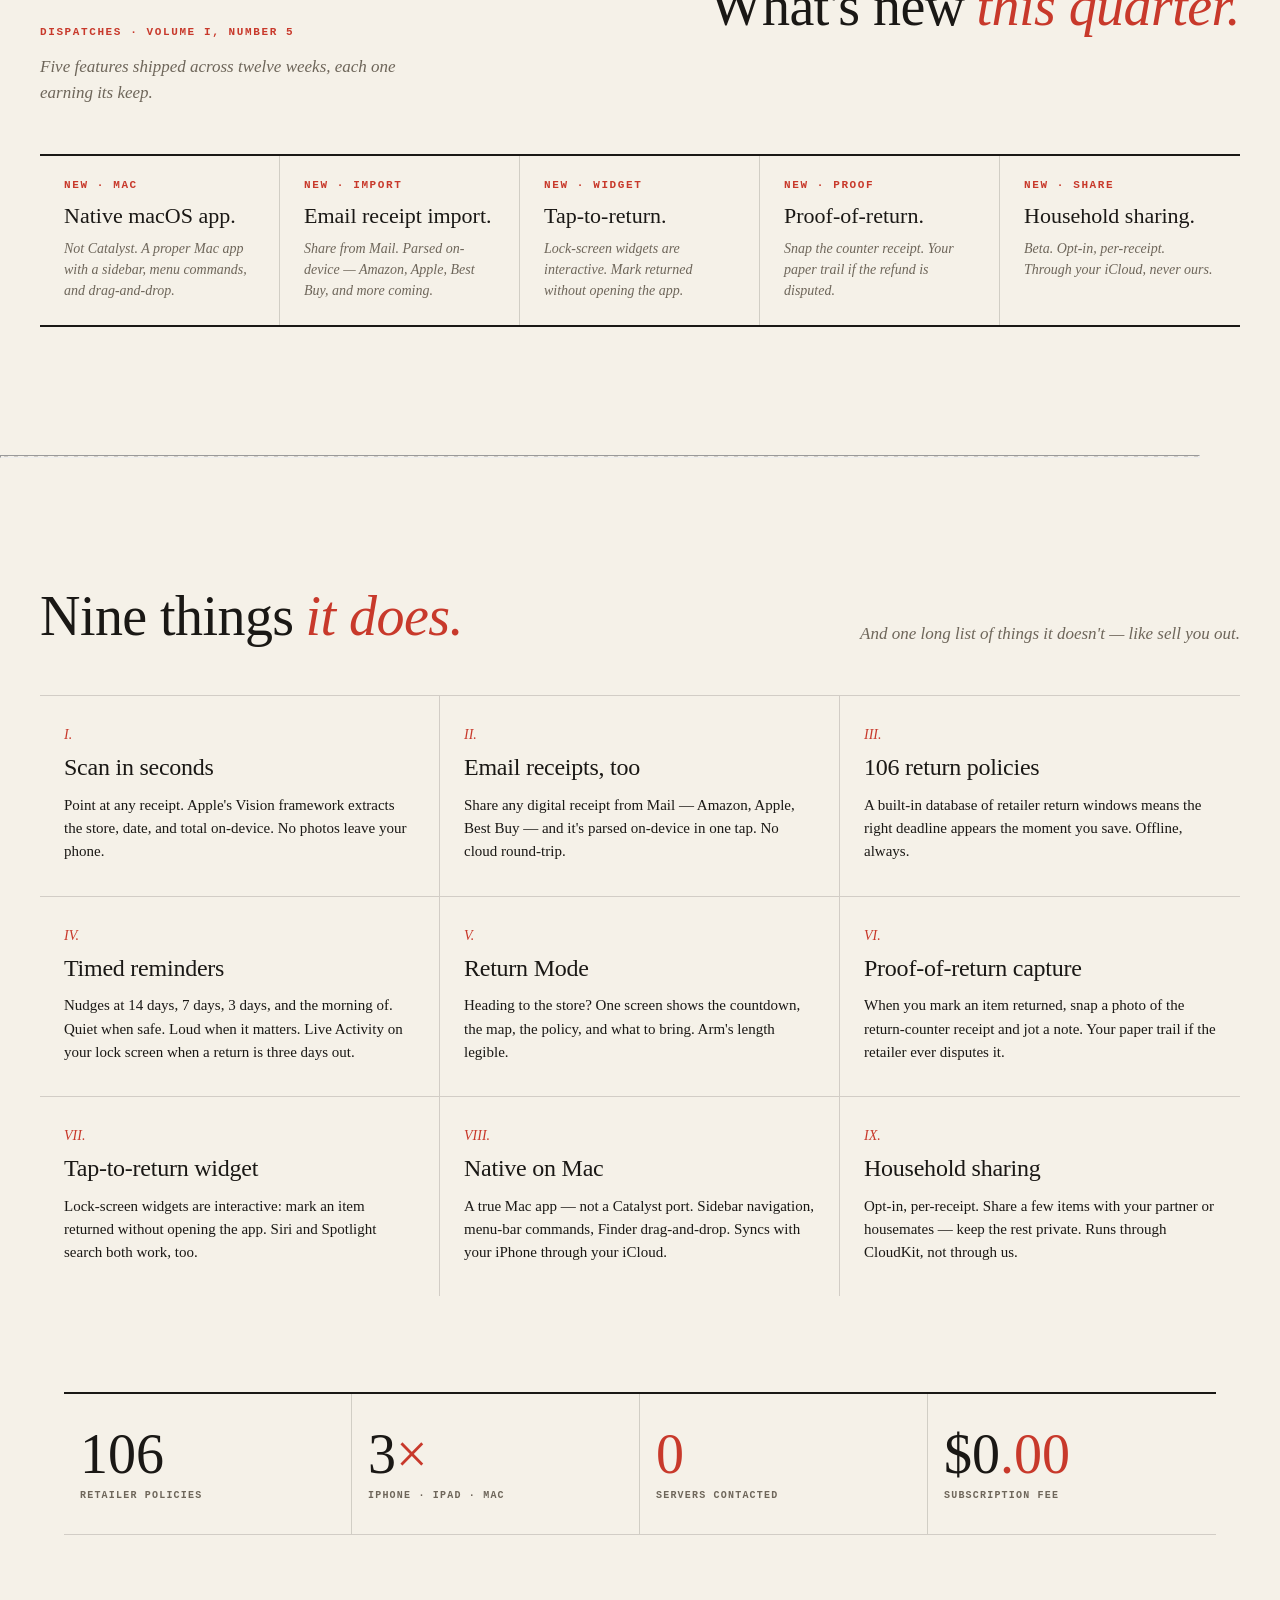
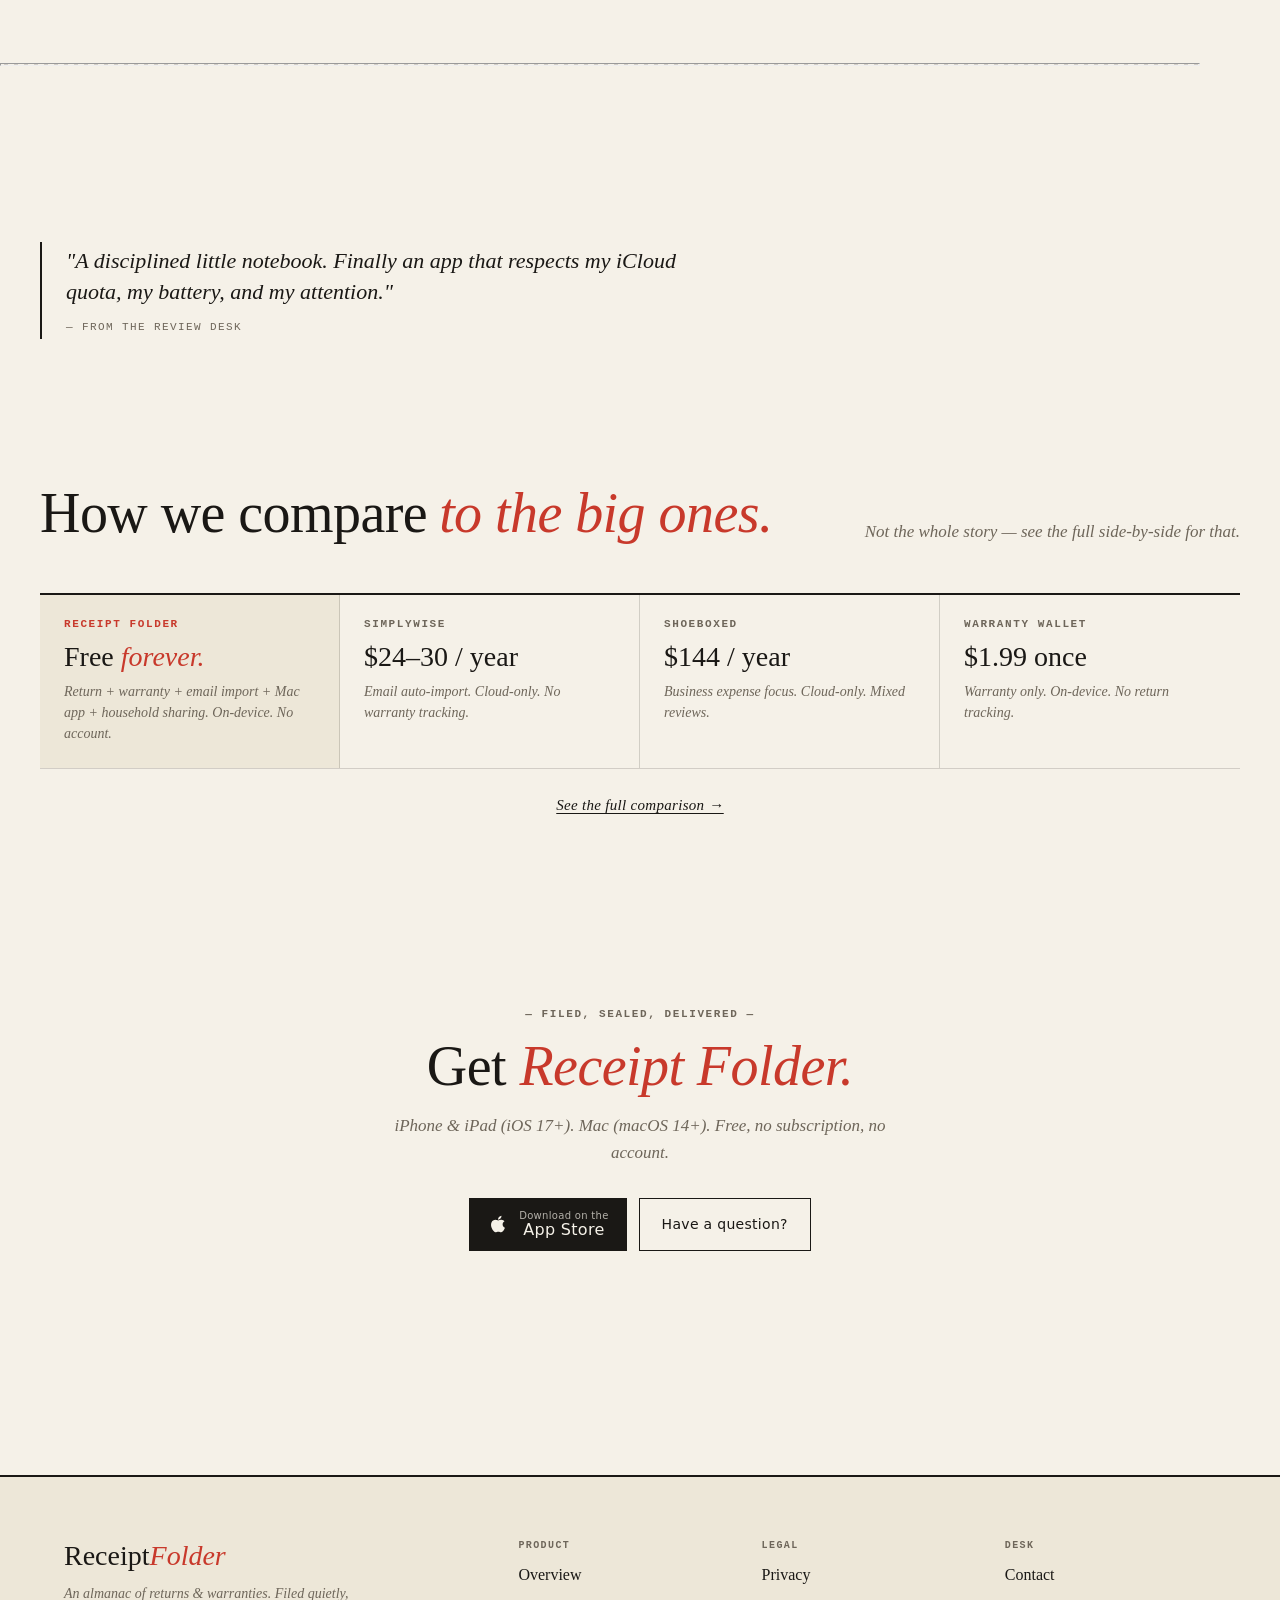
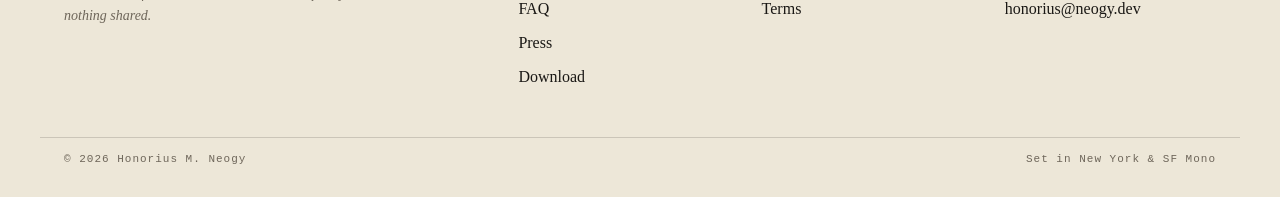
==== commit 349e25bb: "site: update content for Month 1–3 features Twelve weeks of new features earned their place above th" ====
--- a/site/index.html
+++ b/site/index.html
@@ -3,11 +3,11 @@
 <head>
   <meta charset="UTF-8">
   <meta name="viewport" content="width=device-width, initial-scale=1.0">
-  <title>Receipt Folder — Never miss a return. Ever.</title>
-  <meta name="description" content="An almanac of your returns & warranties. Receipt Folder scans receipts, tracks every deadline, and keeps it all on-device. No servers, no accounts, no subscriptions.">
+  <title>Receipt Folder — Never miss a return. Ever. Now on Mac.</title>
+  <meta name="description" content="An almanac of your returns & warranties for iPhone, iPad, and Mac. Scans receipts, imports them from email, tracks every deadline — all on-device. No servers, no accounts, no subscriptions.">
   <meta name="theme-color" content="#F5F1E8">
-  <meta property="og:title" content="Receipt Folder — Never miss a return. Ever.">
-  <meta property="og:description" content="An almanac of your returns & warranties. All on-device.">
+  <meta property="og:title" content="Receipt Folder — Never miss a return. Now on Mac.">
+  <meta property="og:description" content="An almanac of your returns & warranties. On iPhone, iPad, and Mac. All on-device.">
   <meta property="og:type" content="website">
   <meta property="og:image" content="assets/logo@2x.png">
   <link rel="icon" href="assets/logo.png" type="image/png">
@@ -47,8 +47,8 @@
           <hr class="rule" style="margin: var(--s-4) 0 var(--s-5);">
           <h1>Never miss<br>a <em style="font-style: italic; color: var(--signal);">return.</em></h1>
           <p class="hero__lead">
-            Receipt Folder reads the deadline off every receipt, then keeps watch so you don't have to.
-            All on-device. No accounts. No subscriptions.
+            Receipt Folder reads the deadline off every receipt — paper or emailed — then keeps watch so you don't have to.
+            On iPhone, iPad, and Mac. All on-device. No accounts. No subscriptions.
           </p>
           <div class="hero__ctas">
             <a href="#download" class="app-store">
@@ -123,10 +123,49 @@
 
     <hr class="perforation container" style="max-width: var(--content-max);">
 
+    <!-- ====================  WHAT'S NEW  ==================== -->
+    <section class="section container" id="whats-new">
+      <div class="section__head reveal">
+        <div class="eyebrow" style="color: var(--signal);">Dispatches · Volume I, Number 5</div>
+        <h2 class="section__title" style="margin-top: var(--s-4);">What's new<em>this quarter.</em></h2>
+        <p class="section__kicker">Five features shipped across twelve weeks, each one earning its keep.</p>
+      </div>
+
+      <div class="reveal" style="display: grid; grid-template-columns: repeat(auto-fit, minmax(240px, 1fr)); gap: 0; border-top: 2px solid var(--ink); border-bottom: 2px solid var(--ink); margin-top: var(--s-5);">
+        <div style="padding: var(--s-5); border-right: 0.5px solid var(--rule);">
+          <div class="eyebrow" style="color: var(--signal);">New · Mac</div>
+          <div style="font-family: var(--serif); font-size: 22px; line-height: 1.2; margin-top: var(--s-3); color: var(--ink);">Native macOS app.</div>
+          <div style="font-family: var(--serif); font-style: italic; color: var(--mute); font-size: 14px; margin-top: var(--s-2);">Not Catalyst. A proper Mac app with a sidebar, menu commands, and drag-and-drop.</div>
+        </div>
+        <div style="padding: var(--s-5); border-right: 0.5px solid var(--rule);">
+          <div class="eyebrow" style="color: var(--signal);">New · Import</div>
+          <div style="font-family: var(--serif); font-size: 22px; line-height: 1.2; margin-top: var(--s-3); color: var(--ink);">Email receipt import.</div>
+          <div style="font-family: var(--serif); font-style: italic; color: var(--mute); font-size: 14px; margin-top: var(--s-2);">Share from Mail. Parsed on-device — Amazon, Apple, Best Buy, and more coming.</div>
+        </div>
+        <div style="padding: var(--s-5); border-right: 0.5px solid var(--rule);">
+          <div class="eyebrow" style="color: var(--signal);">New · Widget</div>
+          <div style="font-family: var(--serif); font-size: 22px; line-height: 1.2; margin-top: var(--s-3); color: var(--ink);">Tap-to-return.</div>
+          <div style="font-family: var(--serif); font-style: italic; color: var(--mute); font-size: 14px; margin-top: var(--s-2);">Lock-screen widgets are interactive. Mark returned without opening the app.</div>
+        </div>
+        <div style="padding: var(--s-5); border-right: 0.5px solid var(--rule);">
+          <div class="eyebrow" style="color: var(--signal);">New · Proof</div>
+          <div style="font-family: var(--serif); font-size: 22px; line-height: 1.2; margin-top: var(--s-3); color: var(--ink);">Proof-of-return.</div>
+          <div style="font-family: var(--serif); font-style: italic; color: var(--mute); font-size: 14px; margin-top: var(--s-2);">Snap the counter receipt. Your paper trail if the refund is disputed.</div>
+        </div>
+        <div style="padding: var(--s-5);">
+          <div class="eyebrow" style="color: var(--signal);">New · Share</div>
+          <div style="font-family: var(--serif); font-size: 22px; line-height: 1.2; margin-top: var(--s-3); color: var(--ink);">Household sharing.</div>
+          <div style="font-family: var(--serif); font-style: italic; color: var(--mute); font-size: 14px; margin-top: var(--s-2);">Beta. Opt-in, per-receipt. Through your iCloud, never ours.</div>
+        </div>
+      </div>
+    </section>
+
+    <hr class="perforation container" style="max-width: var(--content-max);">
+
     <!-- ====================  FEATURES  ==================== -->
     <section class="section container" id="features">
       <div class="section__head reveal">
-        <h2 class="section__title">Six things<em>it does.</em></h2>
+        <h2 class="section__title">Nine things<em>it does.</em></h2>
         <p class="section__kicker">And one long list of things it doesn't — like sell you out.</p>
       </div>
 
@@ -139,20 +178,20 @@
 
         <article class="feature reveal">
           <div class="feature__num">II.</div>
-          <h3 class="feature__title">Return windows tracked</h3>
-          <p class="feature__body">A built-in database of 100+ retailer policies means the right deadline appears the moment you save.</p>
+          <h3 class="feature__title">Email receipts, too</h3>
+          <p class="feature__body">Share any digital receipt from Mail — Amazon, Apple, Best Buy — and it's parsed on-device in one tap. No cloud round-trip.</p>
         </article>
 
         <article class="feature reveal">
           <div class="feature__num">III.</div>
+          <h3 class="feature__title">106 return policies</h3>
+          <p class="feature__body">A built-in database of retailer return windows means the right deadline appears the moment you save. Offline, always.</p>
+        </article>
+
+        <article class="feature reveal">
+          <div class="feature__num">IV.</div>
           <h3 class="feature__title">Timed reminders</h3>
-          <p class="feature__body">Nudges at 14 days, 7 days, 3 days, and the morning of. Quiet when safe. Loud when it matters.</p>
-        </article>
-
-        <article class="feature reveal">
-          <div class="feature__num">IV.</div>
-          <h3 class="feature__title">Warranty watch</h3>
-          <p class="feature__body">Set once. We remind you 90, 30, and 7 days before expiry so you can inspect while you're still covered.</p>
+          <p class="feature__body">Nudges at 14 days, 7 days, 3 days, and the morning of. Quiet when safe. Loud when it matters. Live Activity on your lock screen when a return is three days out.</p>
         </article>
 
         <article class="feature reveal">
@@ -163,8 +202,26 @@
 
         <article class="feature reveal">
           <div class="feature__num">VI.</div>
-          <h3 class="feature__title">All on your phone</h3>
-          <p class="feature__body">No servers. No accounts. No analytics. CloudKit syncs to your own iCloud if you want it. That's the only network we touch.</p>
+          <h3 class="feature__title">Proof-of-return capture</h3>
+          <p class="feature__body">When you mark an item returned, snap a photo of the return-counter receipt and jot a note. Your paper trail if the retailer ever disputes it.</p>
+        </article>
+
+        <article class="feature reveal">
+          <div class="feature__num">VII.</div>
+          <h3 class="feature__title">Tap-to-return widget</h3>
+          <p class="feature__body">Lock-screen widgets are interactive: mark an item returned without opening the app. Siri and Spotlight search both work, too.</p>
+        </article>
+
+        <article class="feature reveal">
+          <div class="feature__num">VIII.</div>
+          <h3 class="feature__title">Native on Mac</h3>
+          <p class="feature__body">A true Mac app — not a Catalyst port. Sidebar navigation, menu-bar commands, Finder drag-and-drop. Syncs with your iPhone through your iCloud.</p>
+        </article>
+
+        <article class="feature reveal">
+          <div class="feature__num">IX.</div>
+          <h3 class="feature__title">Household sharing</h3>
+          <p class="feature__body">Opt-in, per-receipt. Share a few items with your partner or housemates — keep the rest private. Runs through CloudKit, not through us.</p>
         </article>
       </div>
     </section>
@@ -173,16 +230,16 @@
     <section class="container" style="padding-bottom: var(--s-9);">
       <div class="ledger reveal">
         <div class="ledger__cell">
-          <div class="ledger__num">100<span class="red">+</span></div>
+          <div class="ledger__num">106</div>
           <div class="ledger__label">retailer policies</div>
+        </div>
+        <div class="ledger__cell">
+          <div class="ledger__num">3<span class="red">×</span></div>
+          <div class="ledger__label">iPhone · iPad · Mac</div>
         </div>
         <div class="ledger__cell">
           <div class="ledger__num red">0</div>
           <div class="ledger__label">servers contacted</div>
-        </div>
-        <div class="ledger__cell">
-          <div class="ledger__num">100<span class="red">%</span></div>
-          <div class="ledger__label">on-device processing</div>
         </div>
         <div class="ledger__cell">
           <div class="ledger__num">$0<span class="red">.00</span></div>
@@ -213,7 +270,7 @@
         <div style="padding: var(--s-5); border-right: 0.5px solid var(--rule); background: var(--paper-dim);">
           <div class="eyebrow" style="color: var(--signal);">Receipt Folder</div>
           <div style="font-family: var(--serif); font-size: 28px; line-height: 1.1; margin-top: var(--s-3);">Free <em style="color: var(--signal); font-style: italic;">forever.</em></div>
-          <div style="font-family: var(--serif); font-style: italic; color: var(--mute); font-size: 14px; margin-top: var(--s-2);">Return + warranty + proof-of-return. On-device. No account.</div>
+          <div style="font-family: var(--serif); font-style: italic; color: var(--mute); font-size: 14px; margin-top: var(--s-2);">Return + warranty + email import + Mac app + household sharing. On-device. No account.</div>
         </div>
         <div style="padding: var(--s-5); border-right: 0.5px solid var(--rule);">
           <div class="eyebrow">SimplyWise</div>
@@ -241,8 +298,8 @@
     <section class="section container" id="download" style="text-align: center;">
       <div class="eyebrow reveal">— Filed, Sealed, Delivered —</div>
       <h2 class="reveal" style="margin-top: var(--s-4);">Get <em style="color: var(--signal); font-style: italic;">Receipt Folder.</em></h2>
-      <p class="reveal" style="font-family: var(--serif); font-style: italic; color: var(--mute); margin-top: var(--s-4); max-width: 500px; margin-left: auto; margin-right: auto;">
-        iPhone and iPad. iOS 17+. Free, no subscription.
+      <p class="reveal" style="font-family: var(--serif); font-style: italic; color: var(--mute); margin-top: var(--s-4); max-width: 520px; margin-left: auto; margin-right: auto;">
+        iPhone &amp; iPad (iOS 17+). Mac (macOS 14+). Free, no subscription, no account.
       </p>
       <div class="reveal" style="margin-top: var(--s-6); display: flex; gap: var(--s-3); justify-content: center; flex-wrap: wrap;">
         <a href="#" class="app-store">
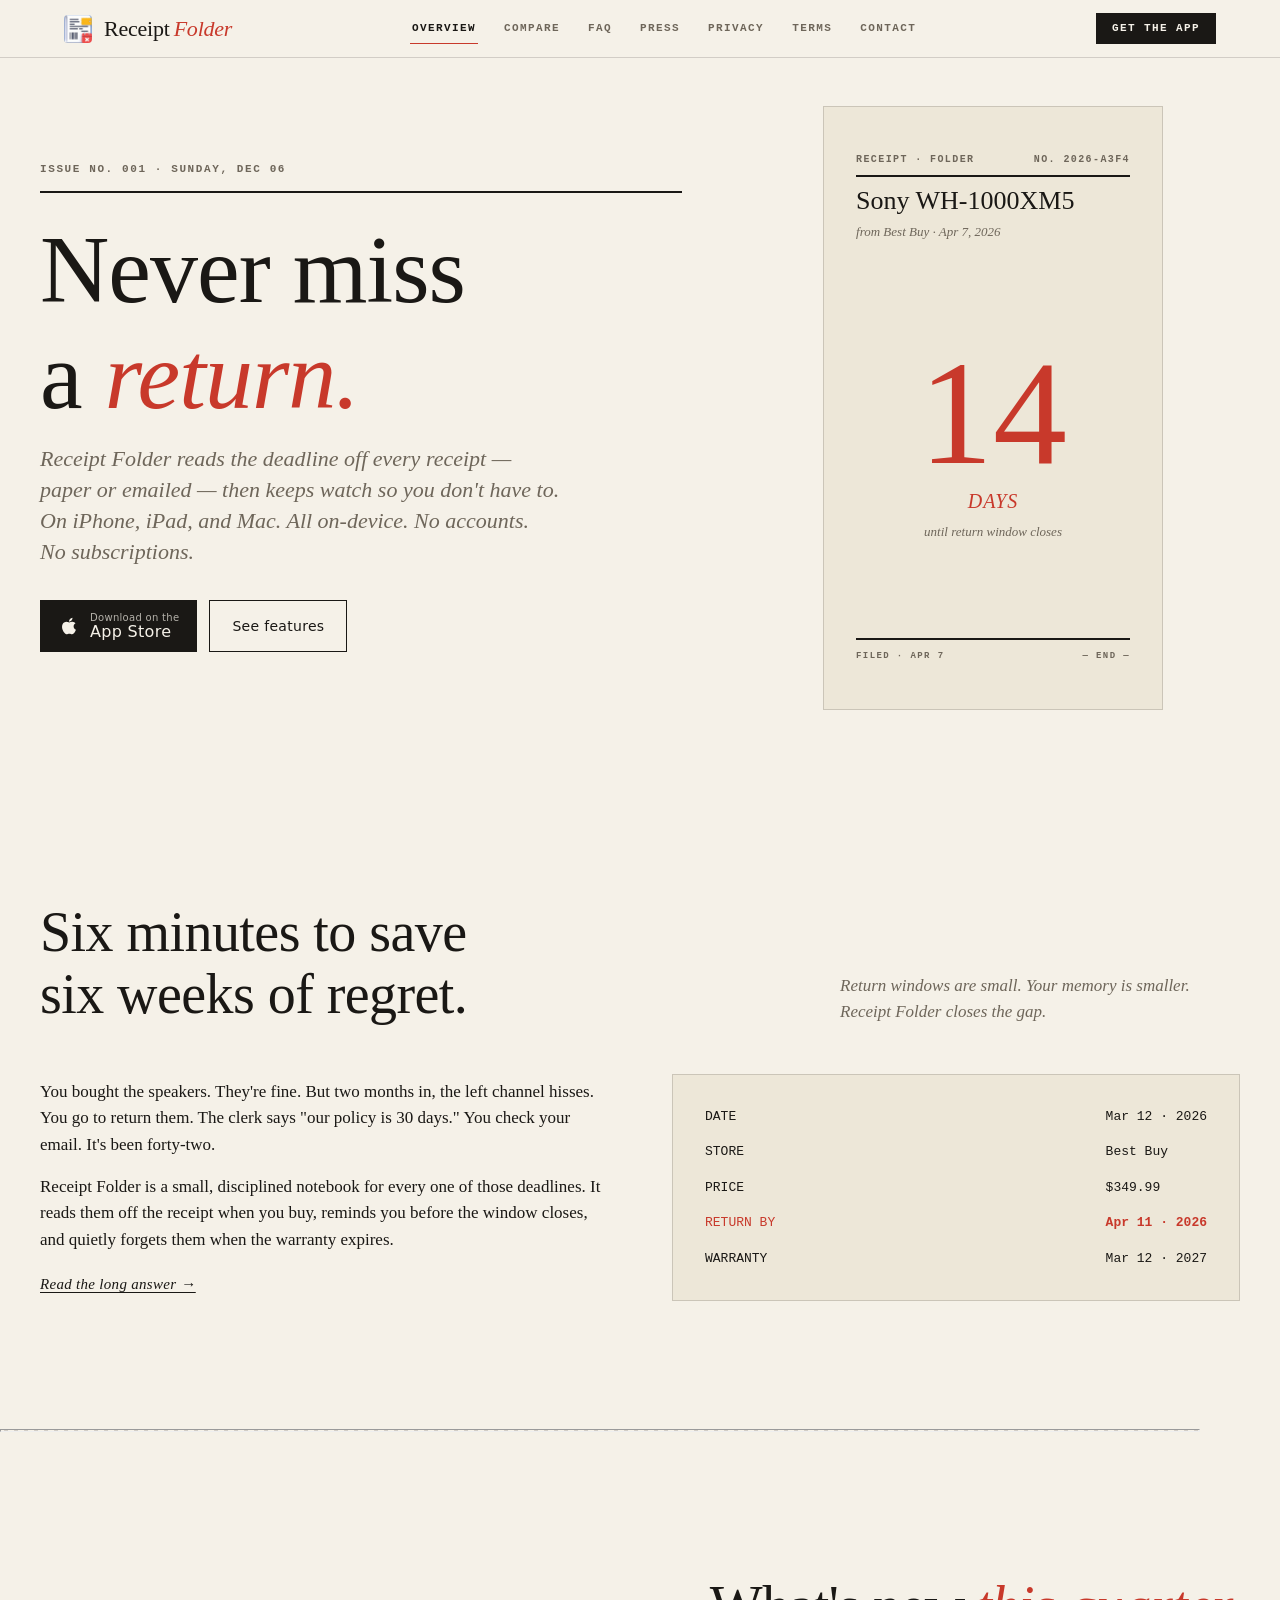
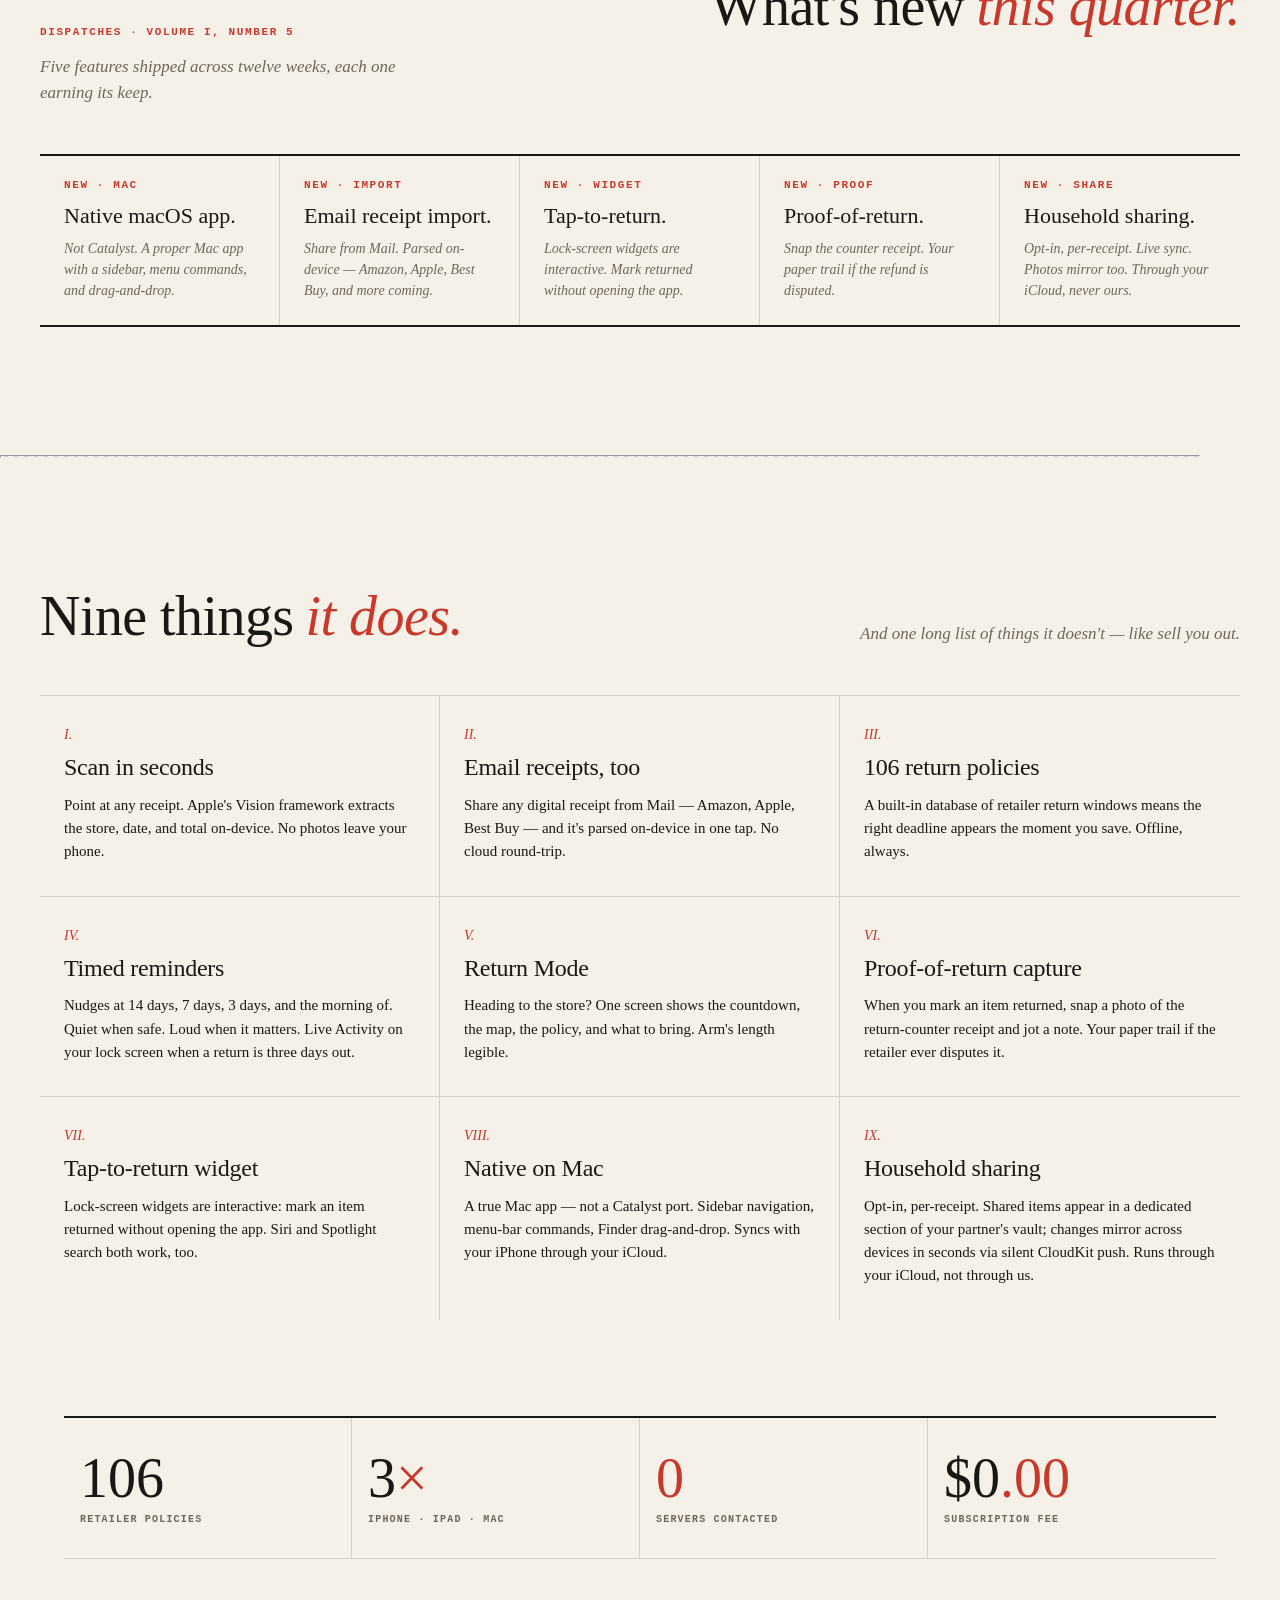
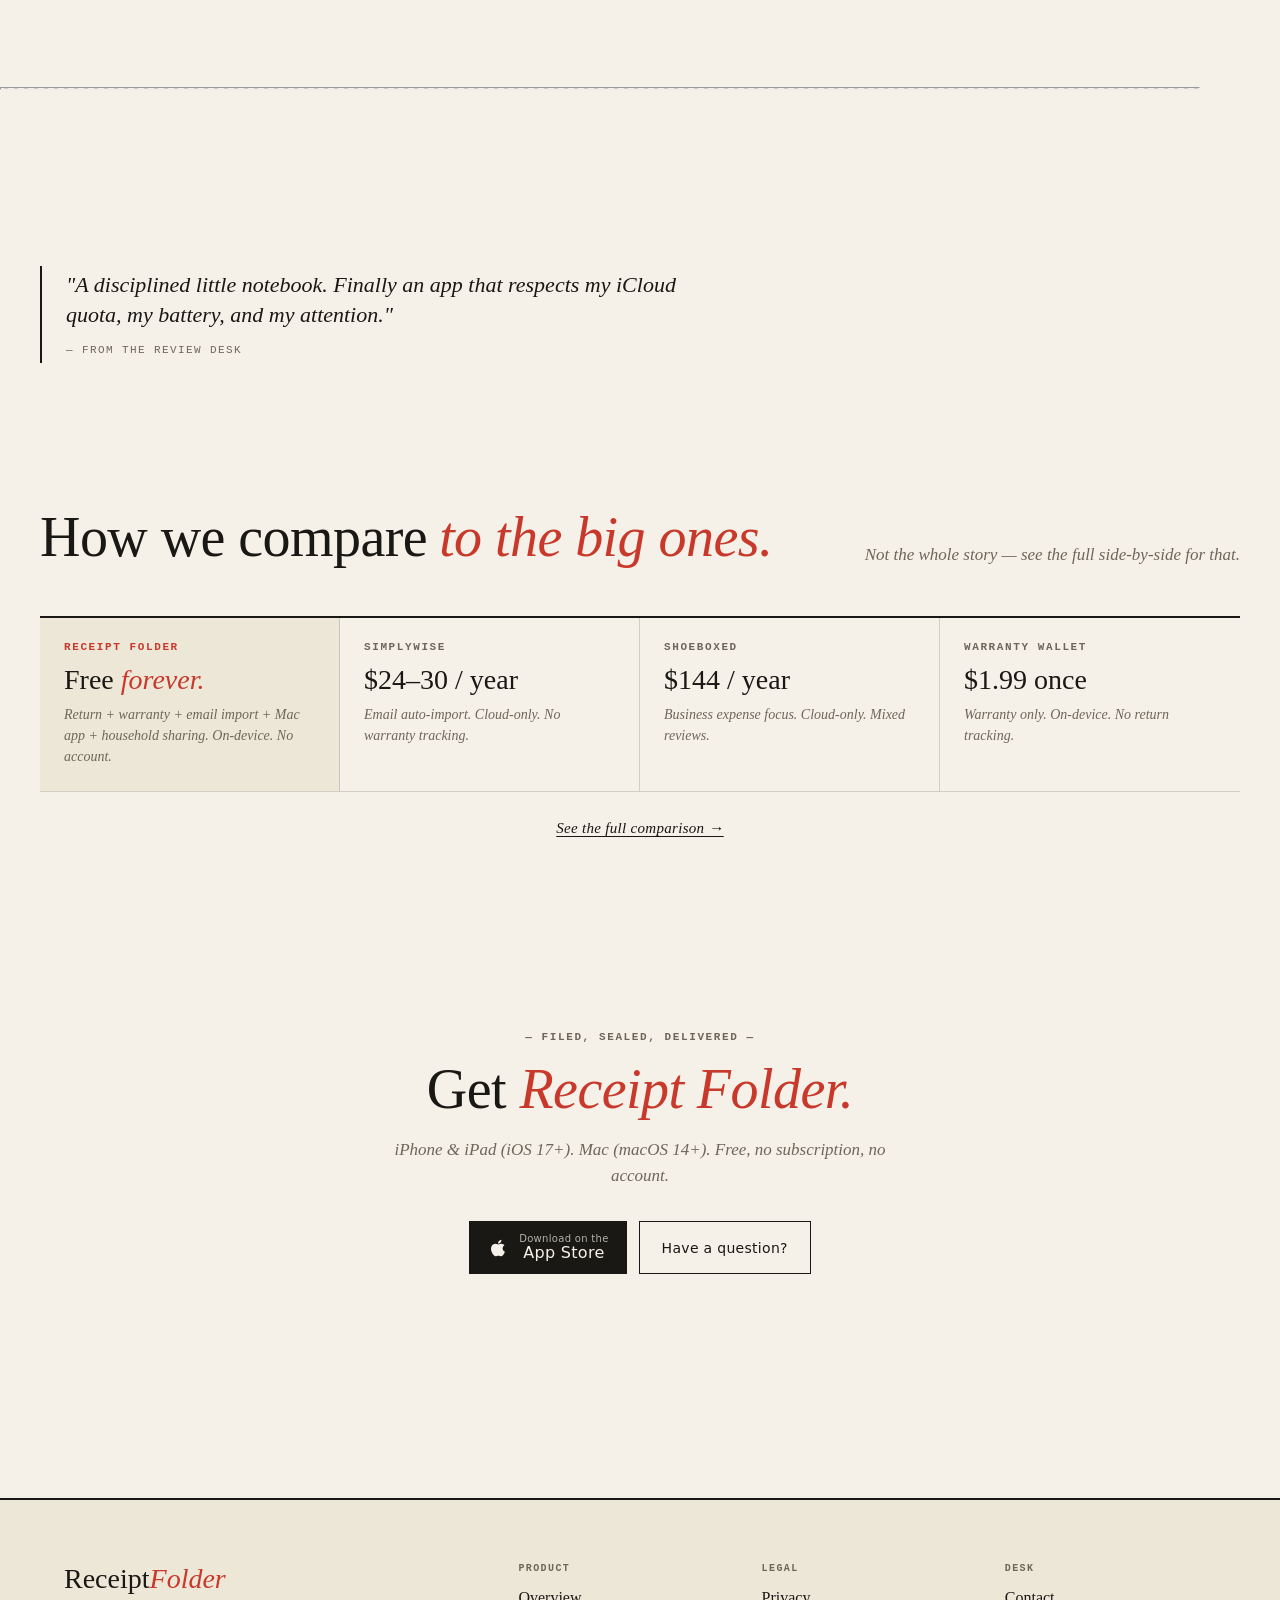
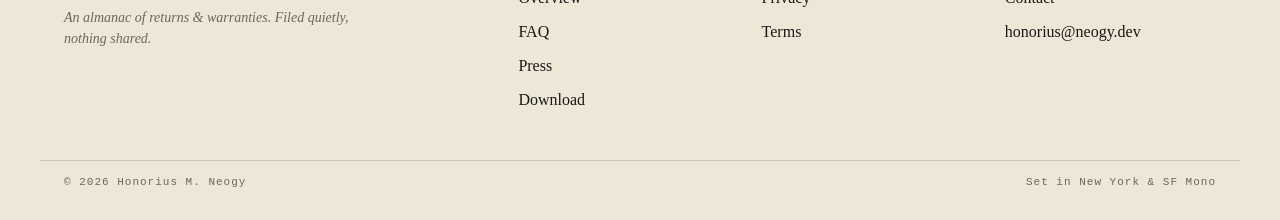
==== commit 5e468be4: "Sprint-2 D7-10: push subscriptions, conflict retry, drop Beta label The last pieces of the de-beta s" ====
--- a/site/index.html
+++ b/site/index.html
@@ -155,7 +155,7 @@
         <div style="padding: var(--s-5);">
           <div class="eyebrow" style="color: var(--signal);">New · Share</div>
           <div style="font-family: var(--serif); font-size: 22px; line-height: 1.2; margin-top: var(--s-3); color: var(--ink);">Household sharing.</div>
-          <div style="font-family: var(--serif); font-style: italic; color: var(--mute); font-size: 14px; margin-top: var(--s-2);">Beta. Opt-in, per-receipt. Through your iCloud, never ours.</div>
+          <div style="font-family: var(--serif); font-style: italic; color: var(--mute); font-size: 14px; margin-top: var(--s-2);">Opt-in, per-receipt. Live sync. Photos mirror too. Through your iCloud, never ours.</div>
         </div>
       </div>
     </section>
@@ -221,7 +221,7 @@
         <article class="feature reveal">
           <div class="feature__num">IX.</div>
           <h3 class="feature__title">Household sharing</h3>
-          <p class="feature__body">Opt-in, per-receipt. Share a few items with your partner or housemates — keep the rest private. Runs through CloudKit, not through us.</p>
+          <p class="feature__body">Opt-in, per-receipt. Shared items appear in a dedicated section of your partner's vault; changes mirror across devices in seconds via silent CloudKit push. Runs through your iCloud, not through us.</p>
         </article>
       </div>
     </section>
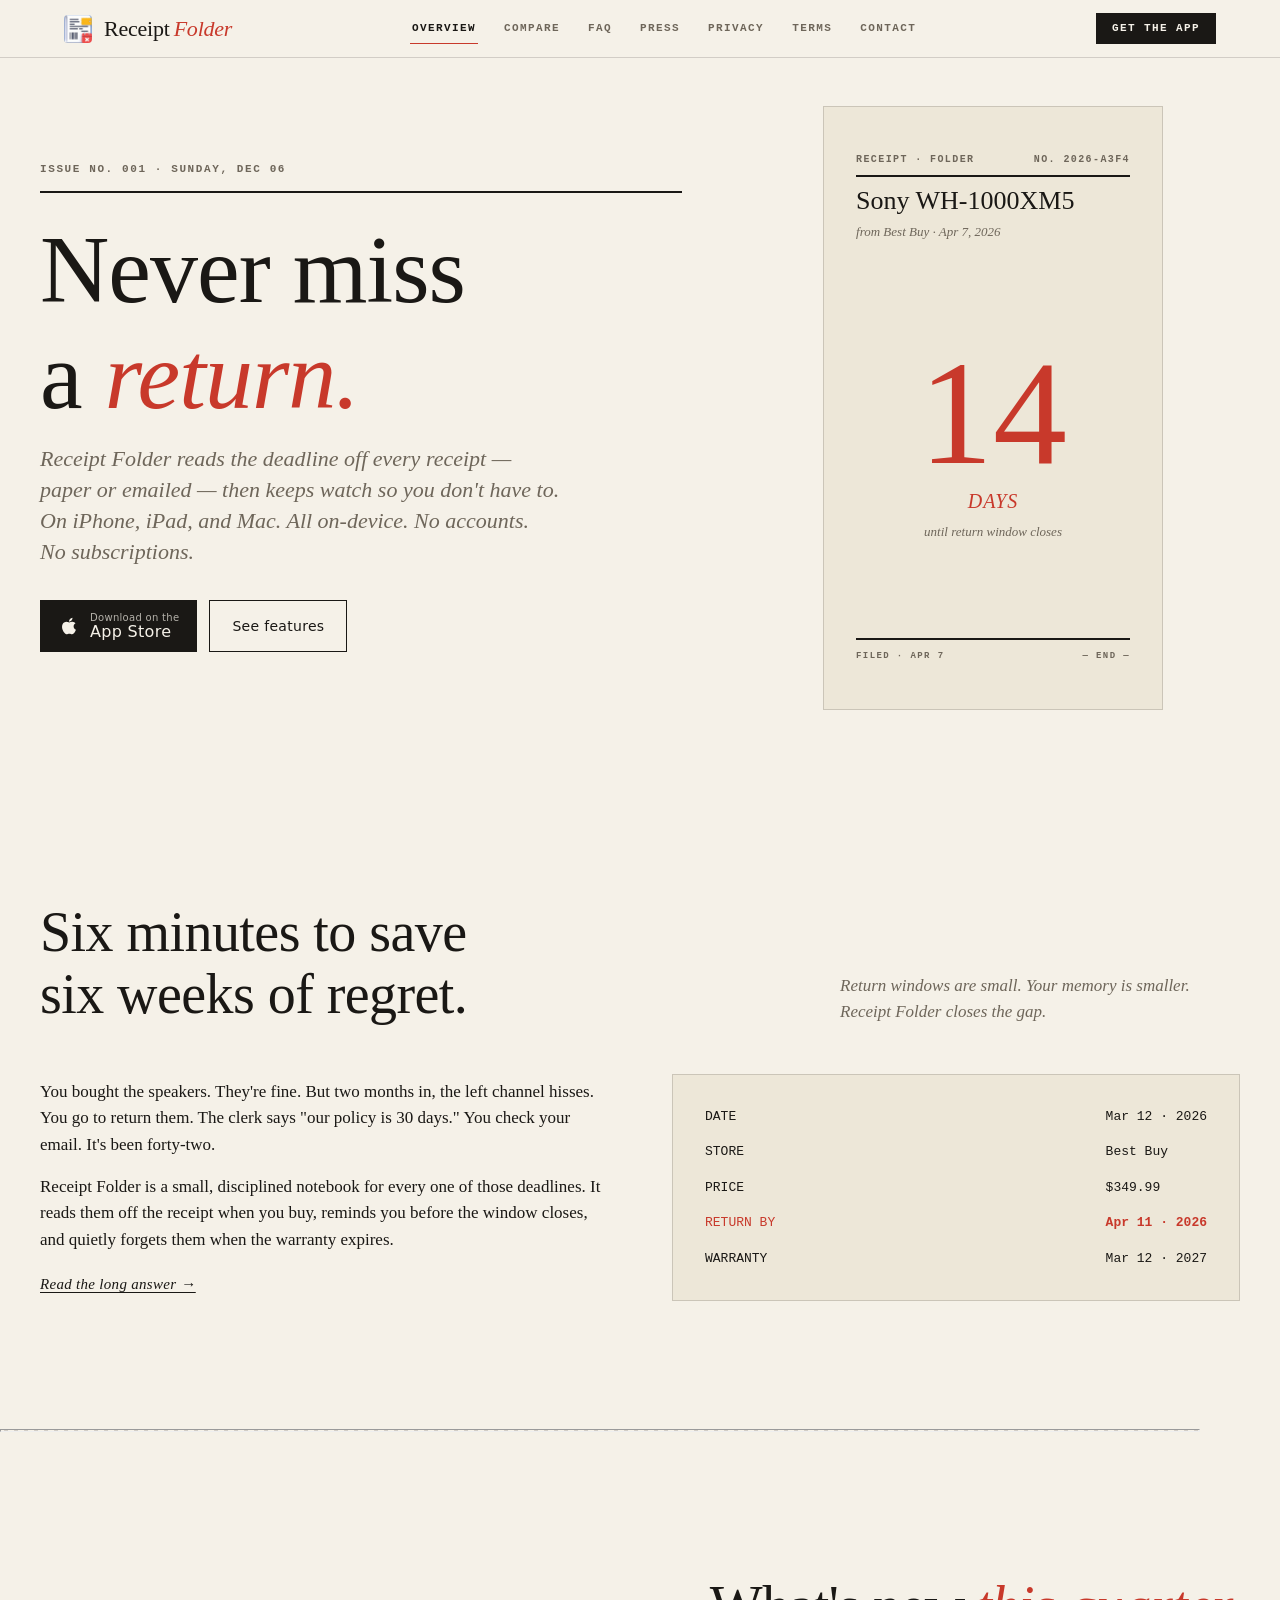
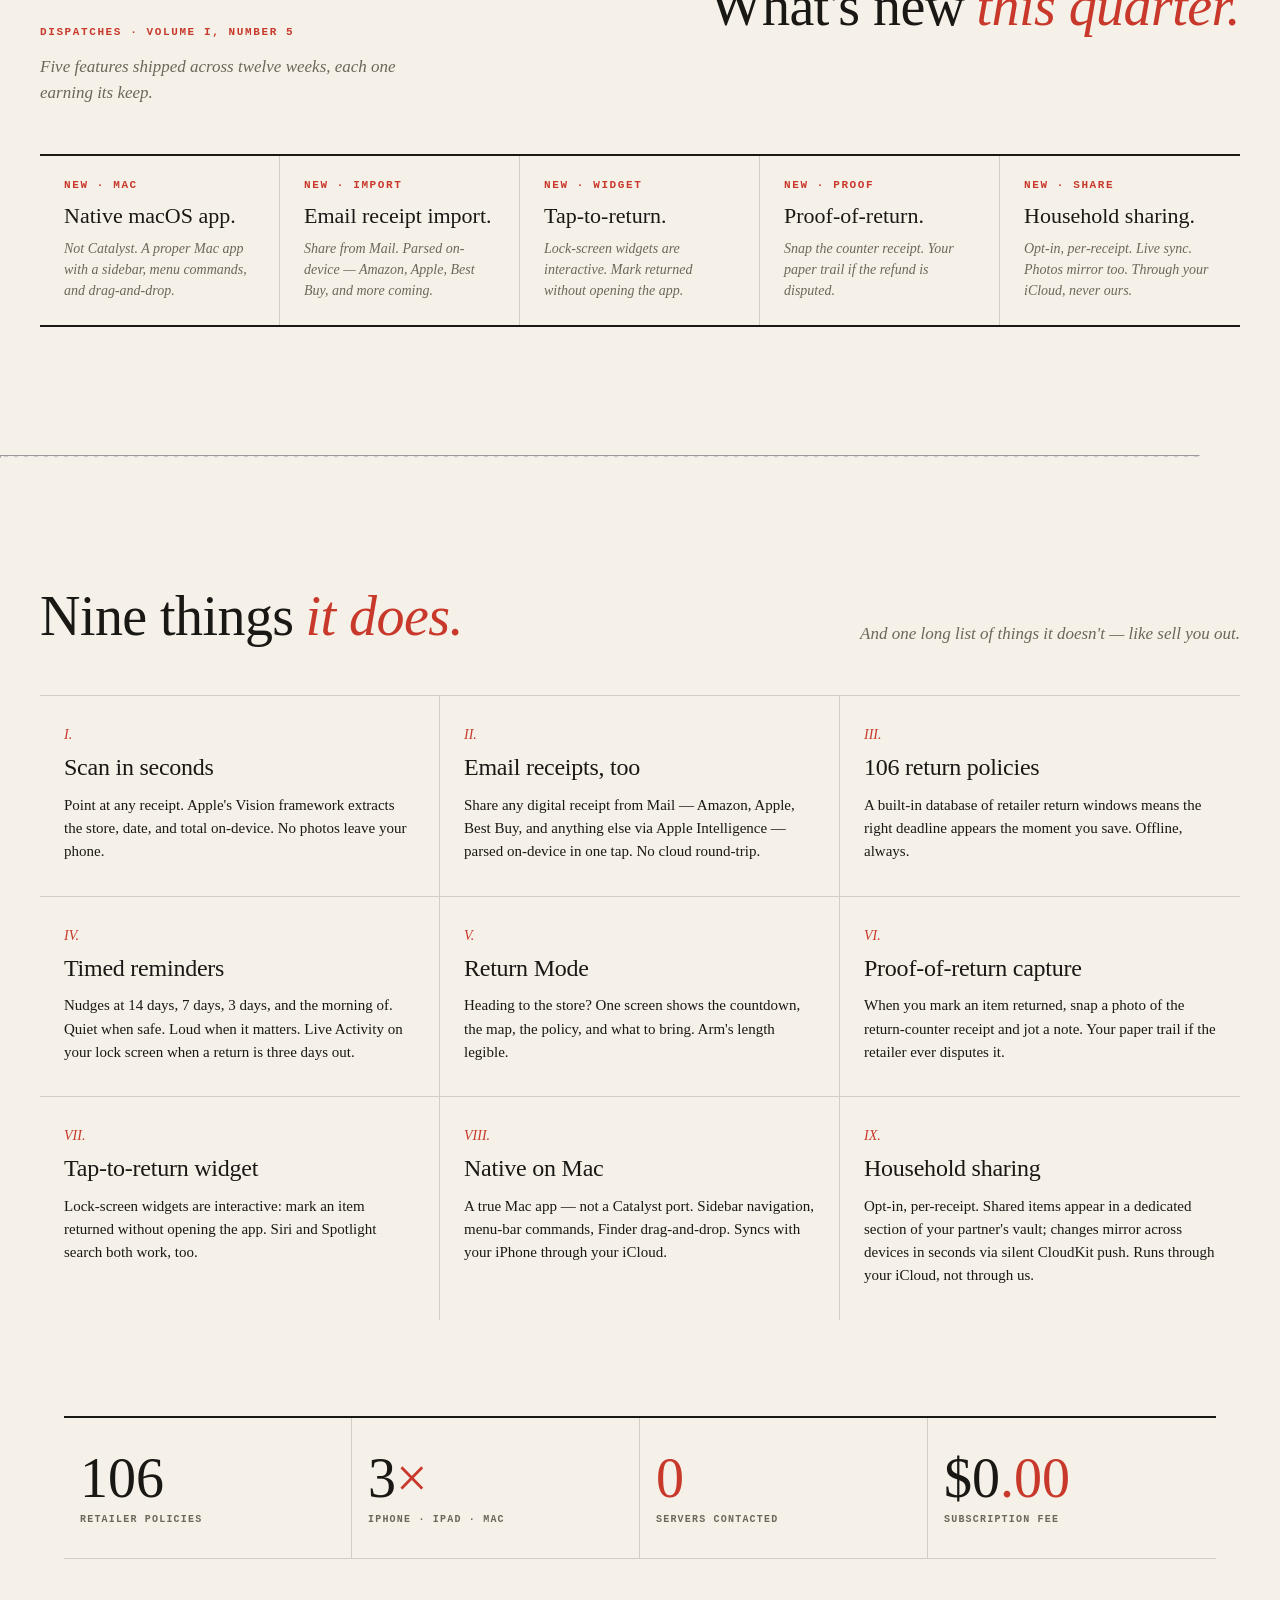
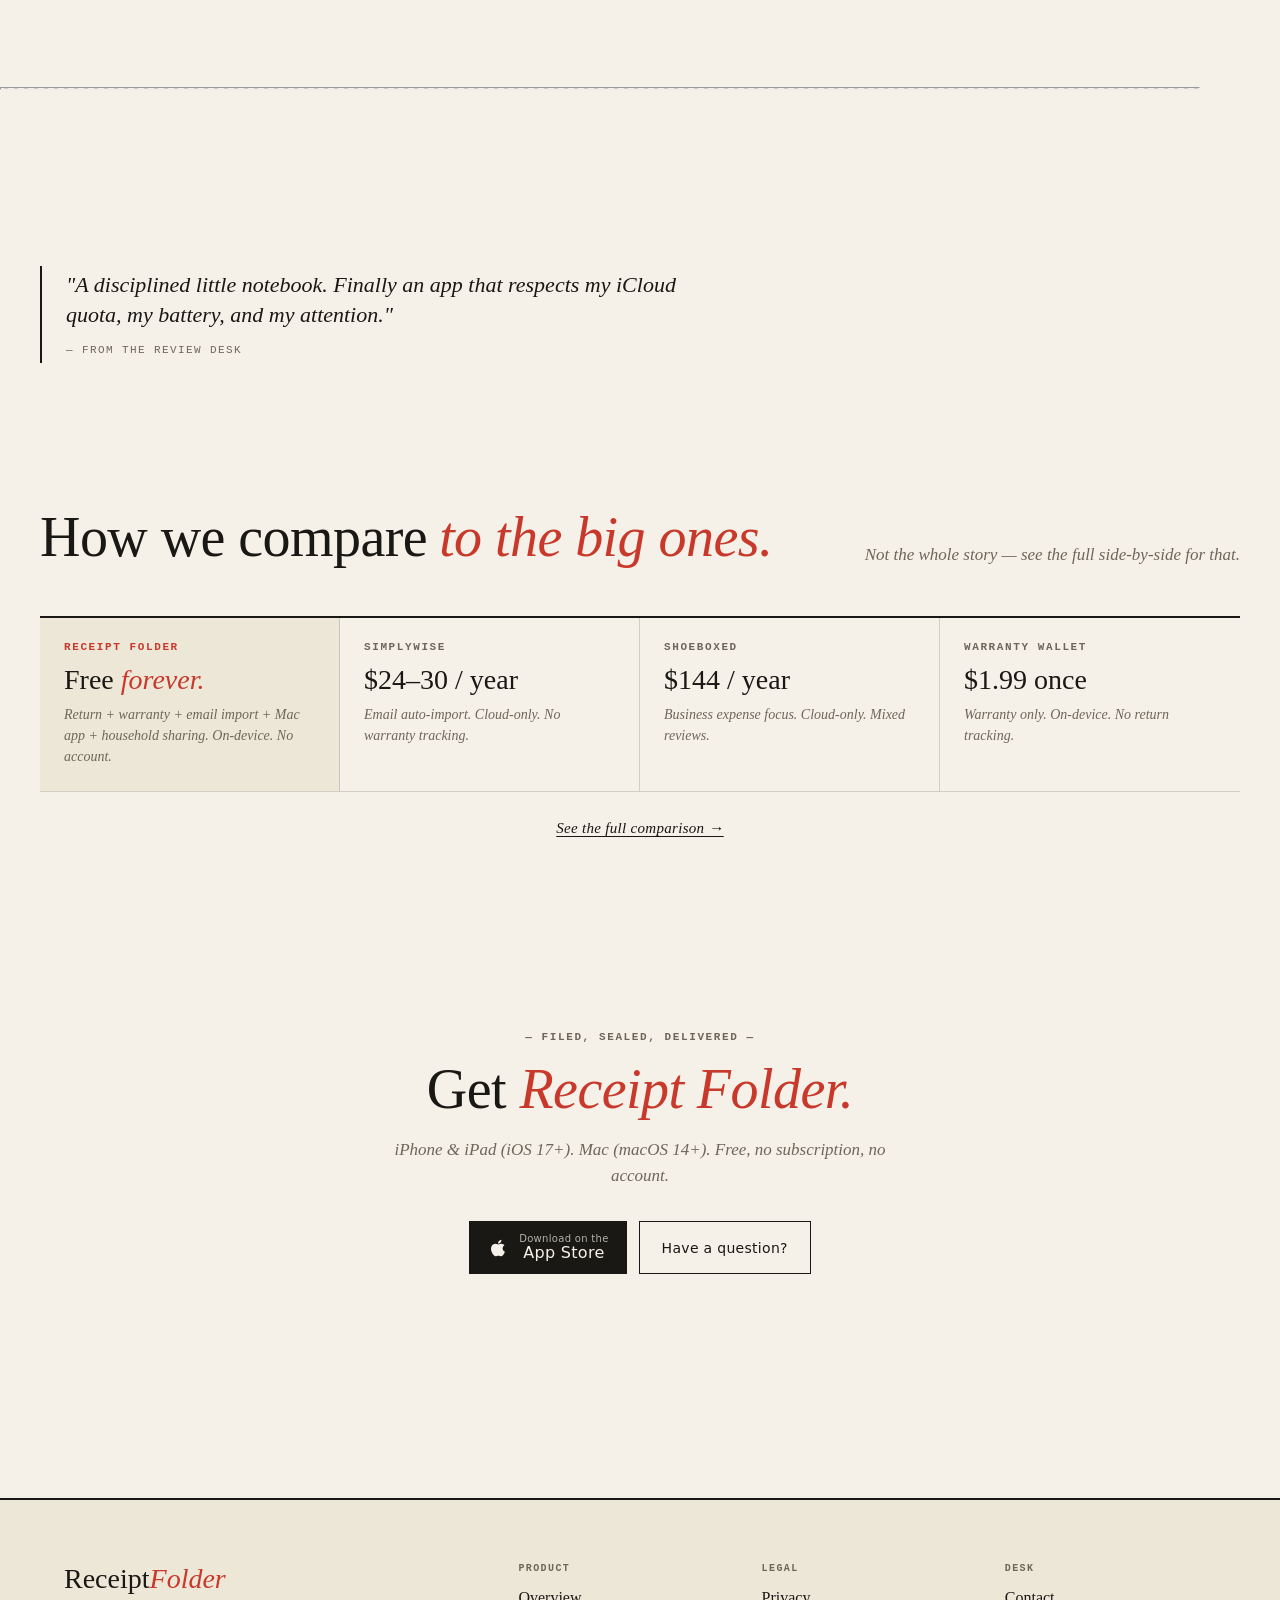
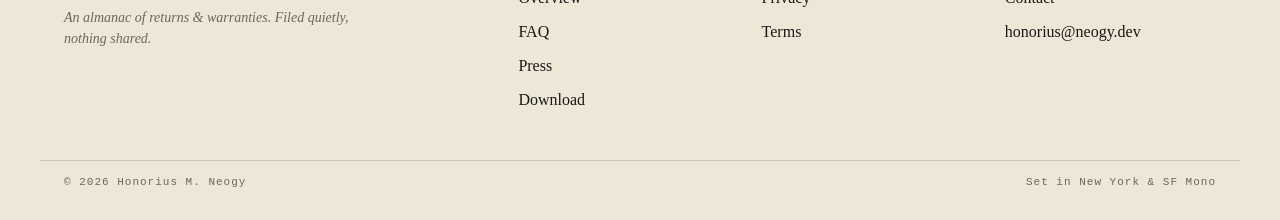
==== commit 245238a8: "email-import: Foundation Models fallback for untemplated retailers Closes the long-tail gap in email" ====
--- a/site/index.html
+++ b/site/index.html
@@ -179,7 +179,7 @@
         <article class="feature reveal">
           <div class="feature__num">II.</div>
           <h3 class="feature__title">Email receipts, too</h3>
-          <p class="feature__body">Share any digital receipt from Mail — Amazon, Apple, Best Buy — and it's parsed on-device in one tap. No cloud round-trip.</p>
+          <p class="feature__body">Share any digital receipt from Mail — Amazon, Apple, Best Buy, and anything else via Apple Intelligence — parsed on-device in one tap. No cloud round-trip.</p>
         </article>
 
         <article class="feature reveal">
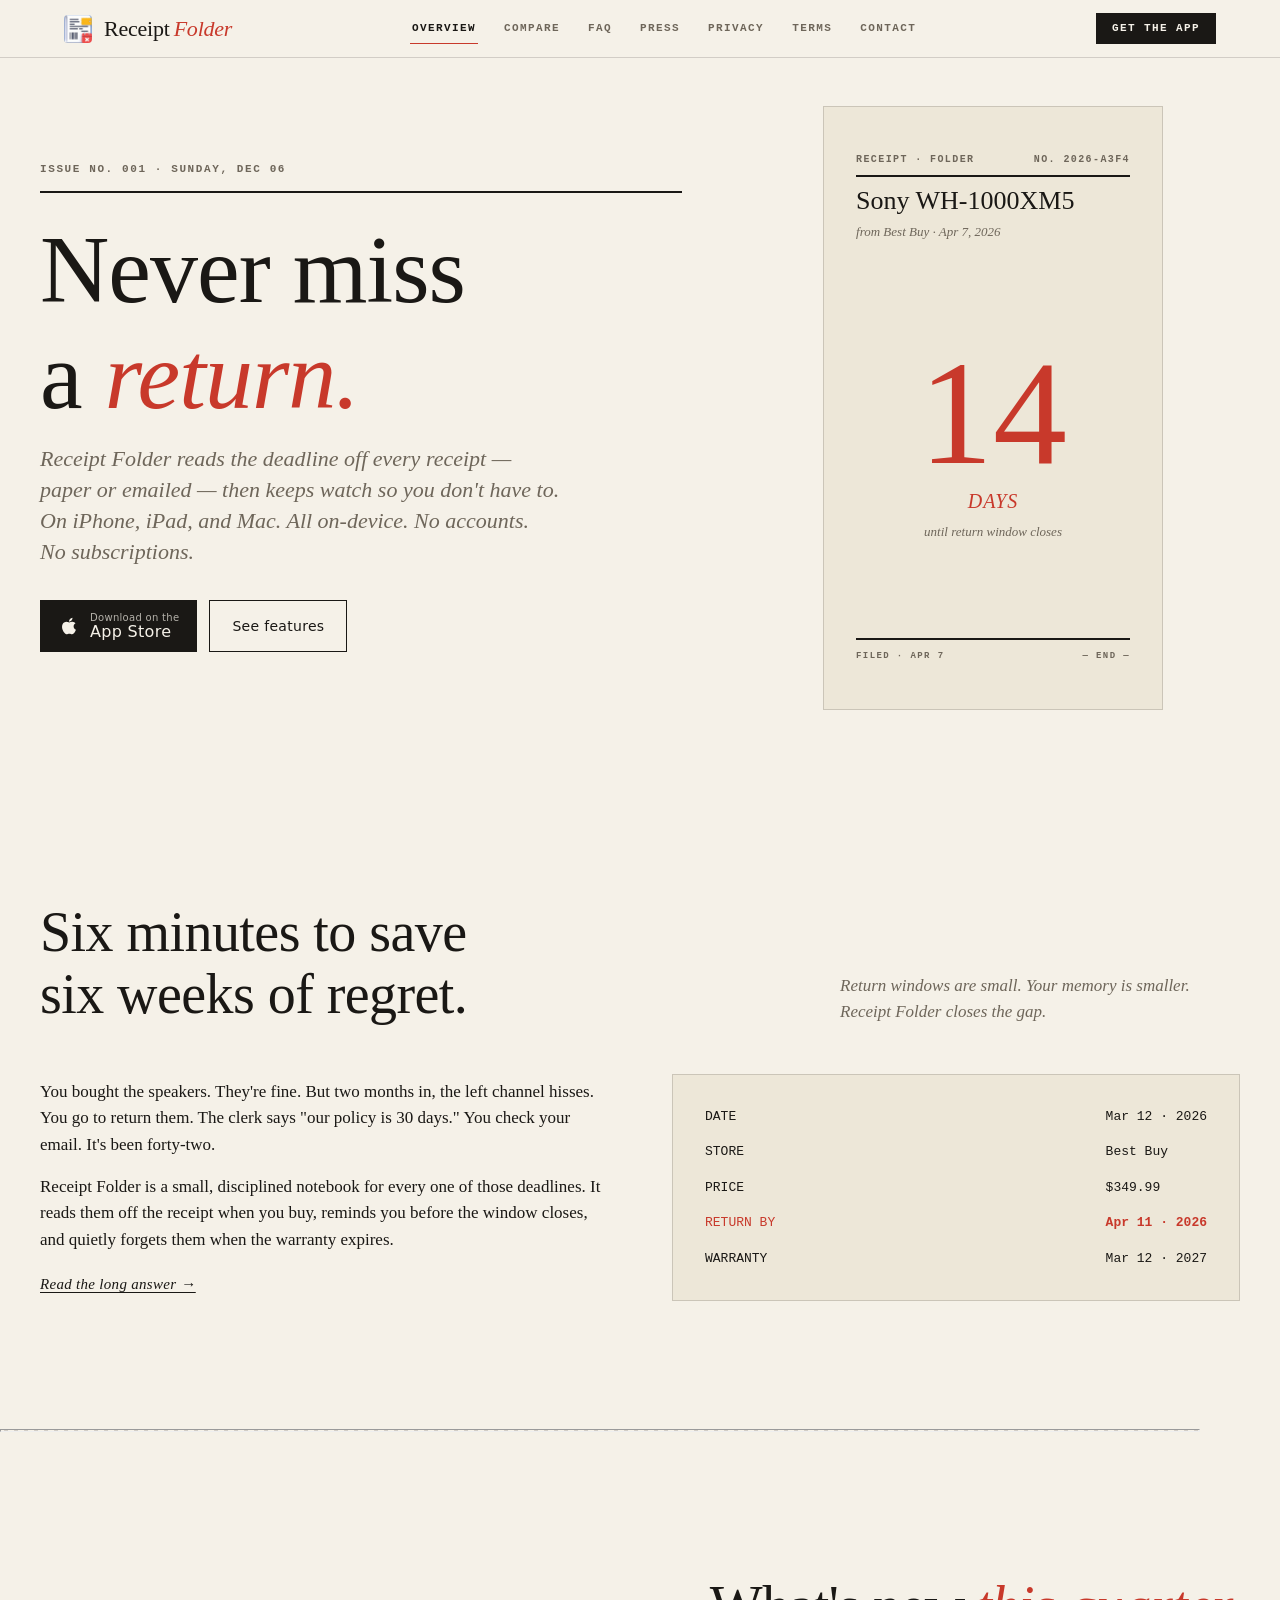
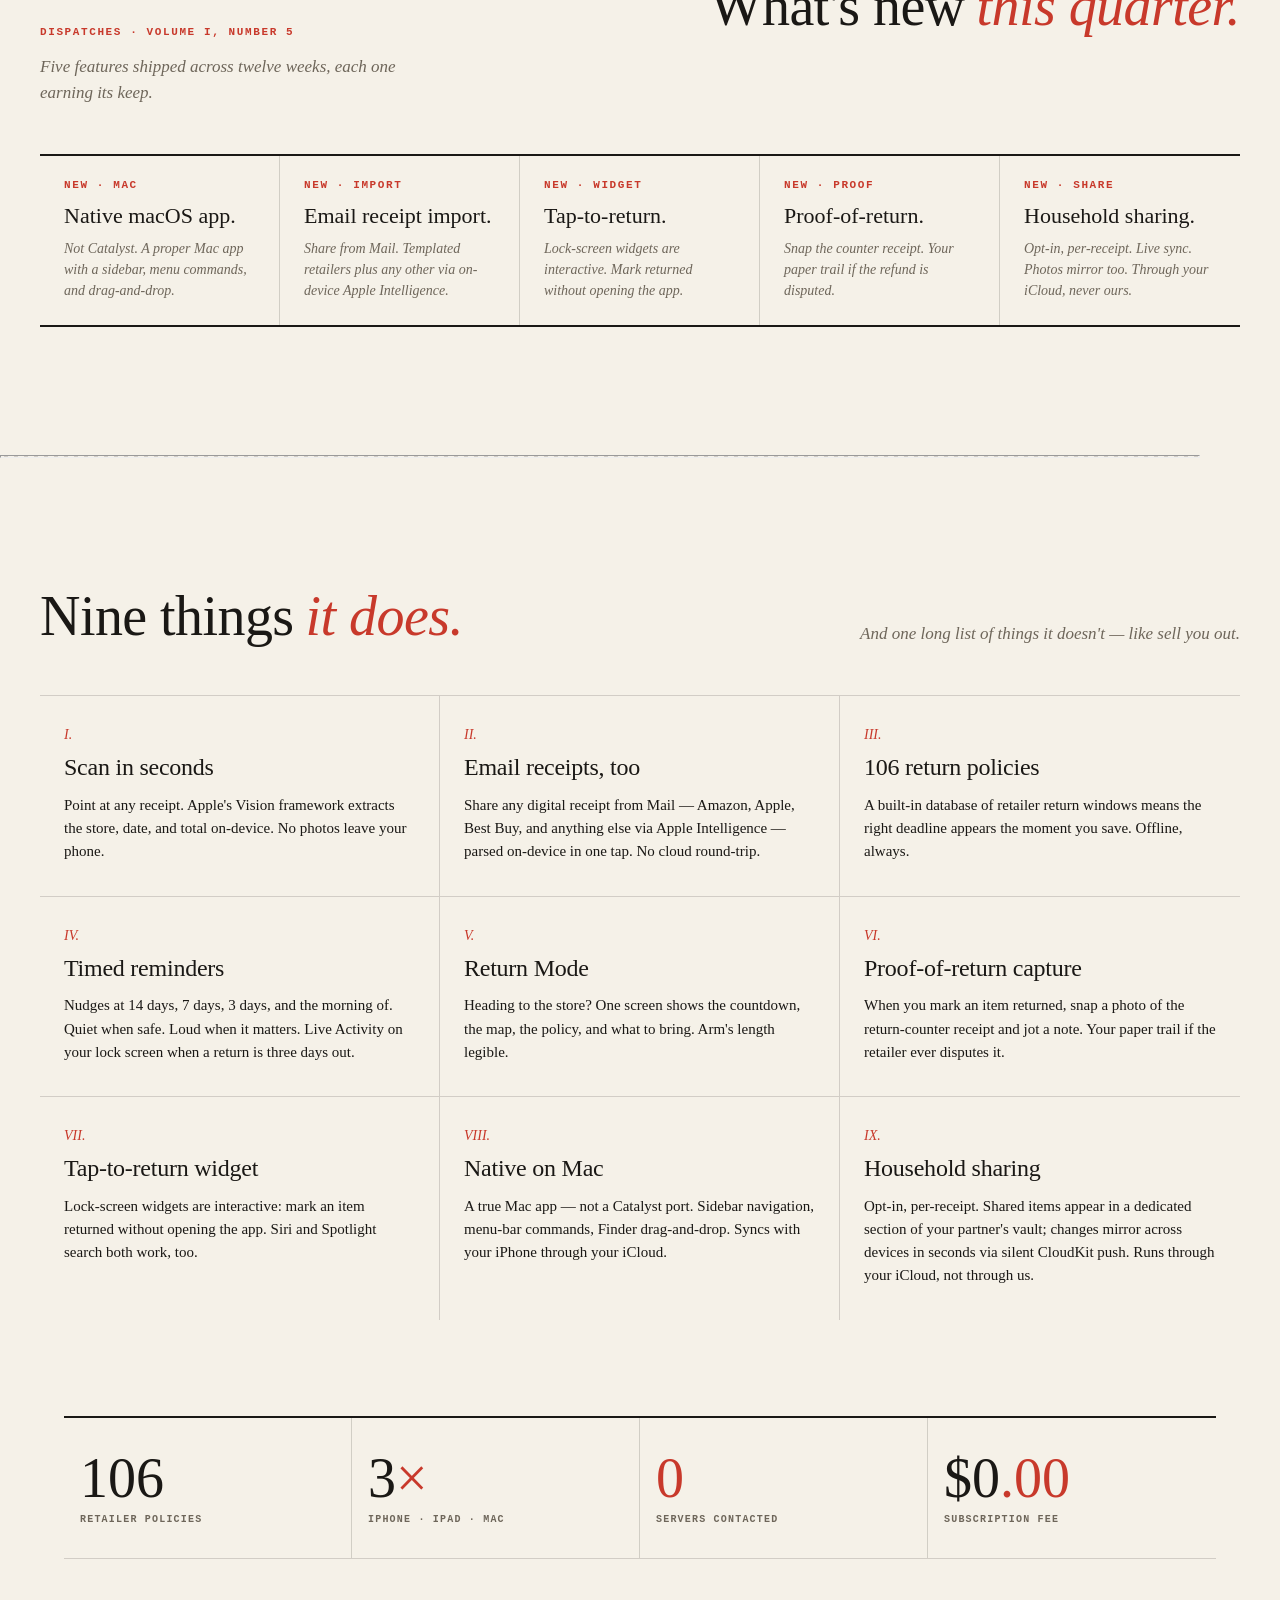
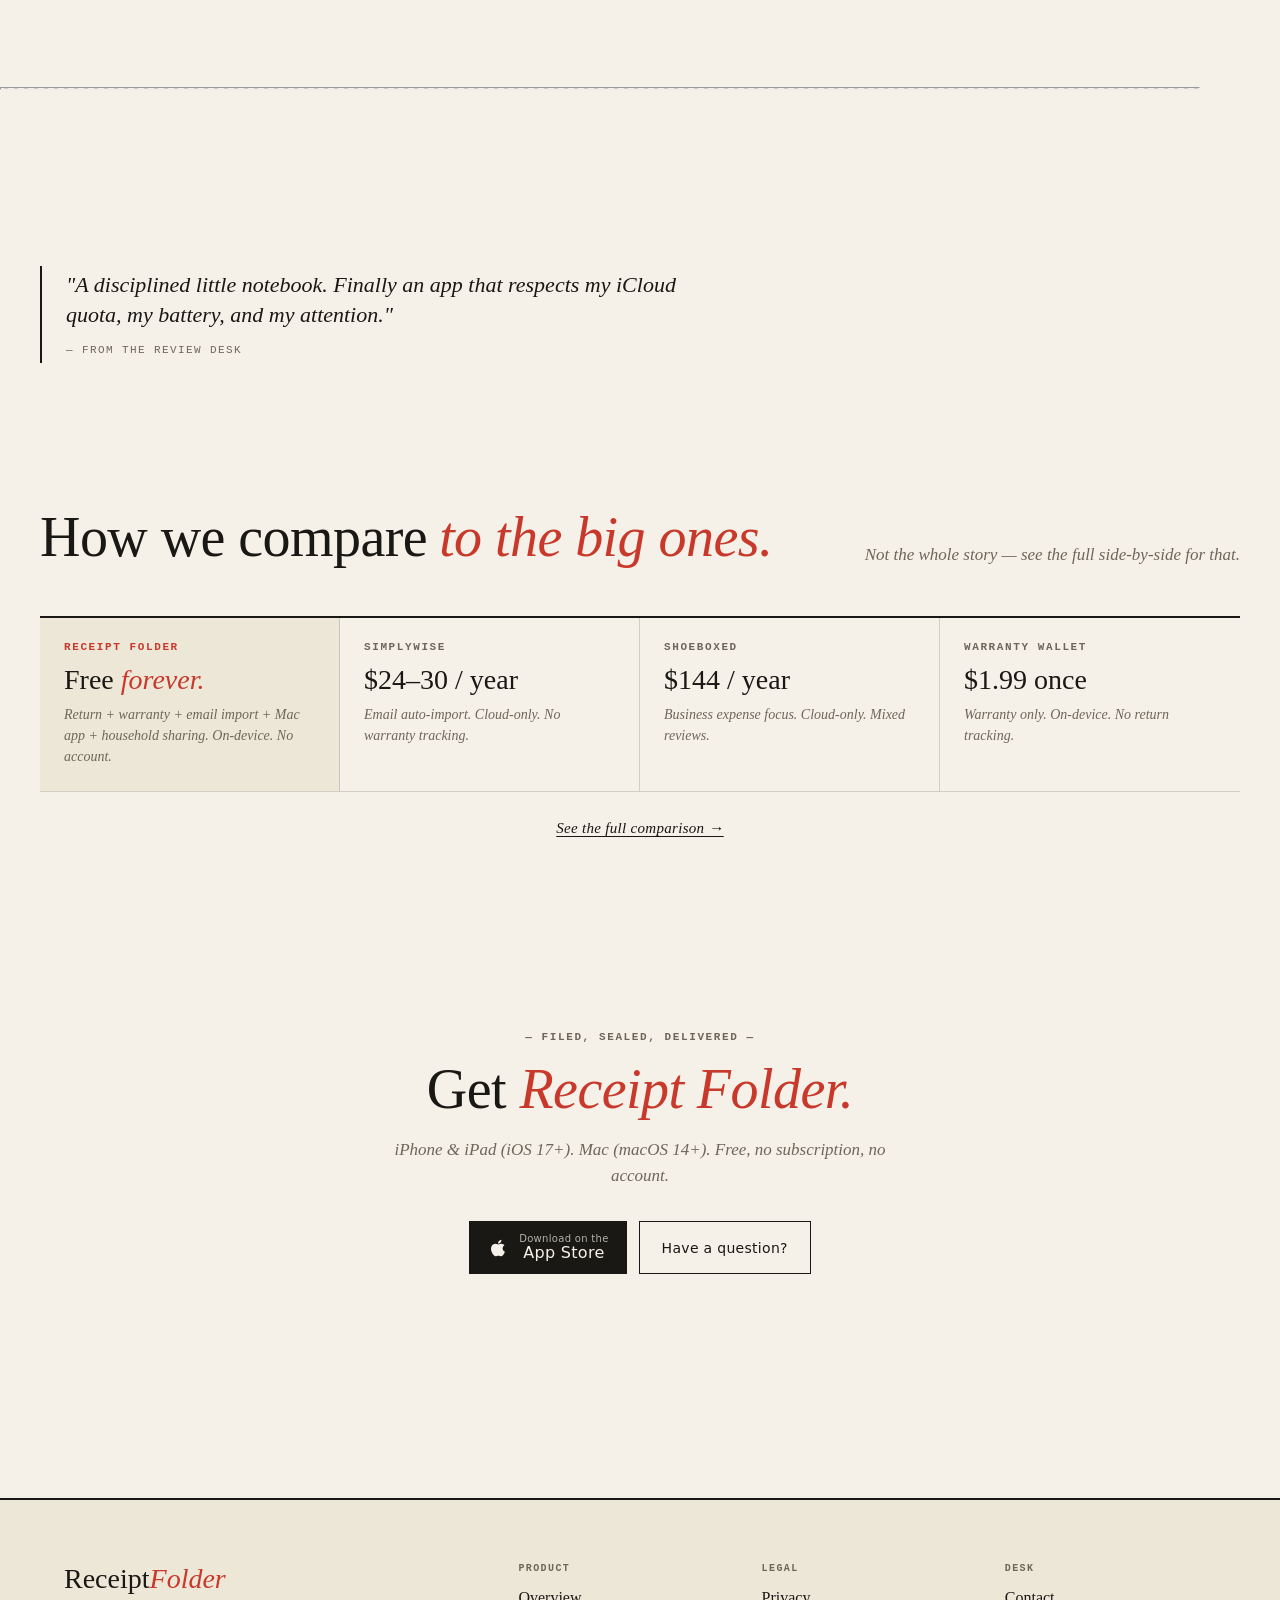
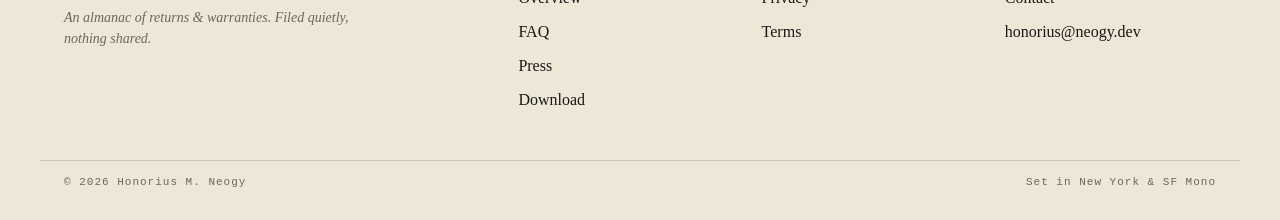
==== commit 3bff1a28: "site: note Foundation Models email fallback across pages Four pages still described email import as " ====
--- a/site/index.html
+++ b/site/index.html
@@ -140,7 +140,7 @@
         <div style="padding: var(--s-5); border-right: 0.5px solid var(--rule);">
           <div class="eyebrow" style="color: var(--signal);">New · Import</div>
           <div style="font-family: var(--serif); font-size: 22px; line-height: 1.2; margin-top: var(--s-3); color: var(--ink);">Email receipt import.</div>
-          <div style="font-family: var(--serif); font-style: italic; color: var(--mute); font-size: 14px; margin-top: var(--s-2);">Share from Mail. Parsed on-device — Amazon, Apple, Best Buy, and more coming.</div>
+          <div style="font-family: var(--serif); font-style: italic; color: var(--mute); font-size: 14px; margin-top: var(--s-2);">Share from Mail. Templated retailers plus any other via on-device Apple Intelligence.</div>
         </div>
         <div style="padding: var(--s-5); border-right: 0.5px solid var(--rule);">
           <div class="eyebrow" style="color: var(--signal);">New · Widget</div>
